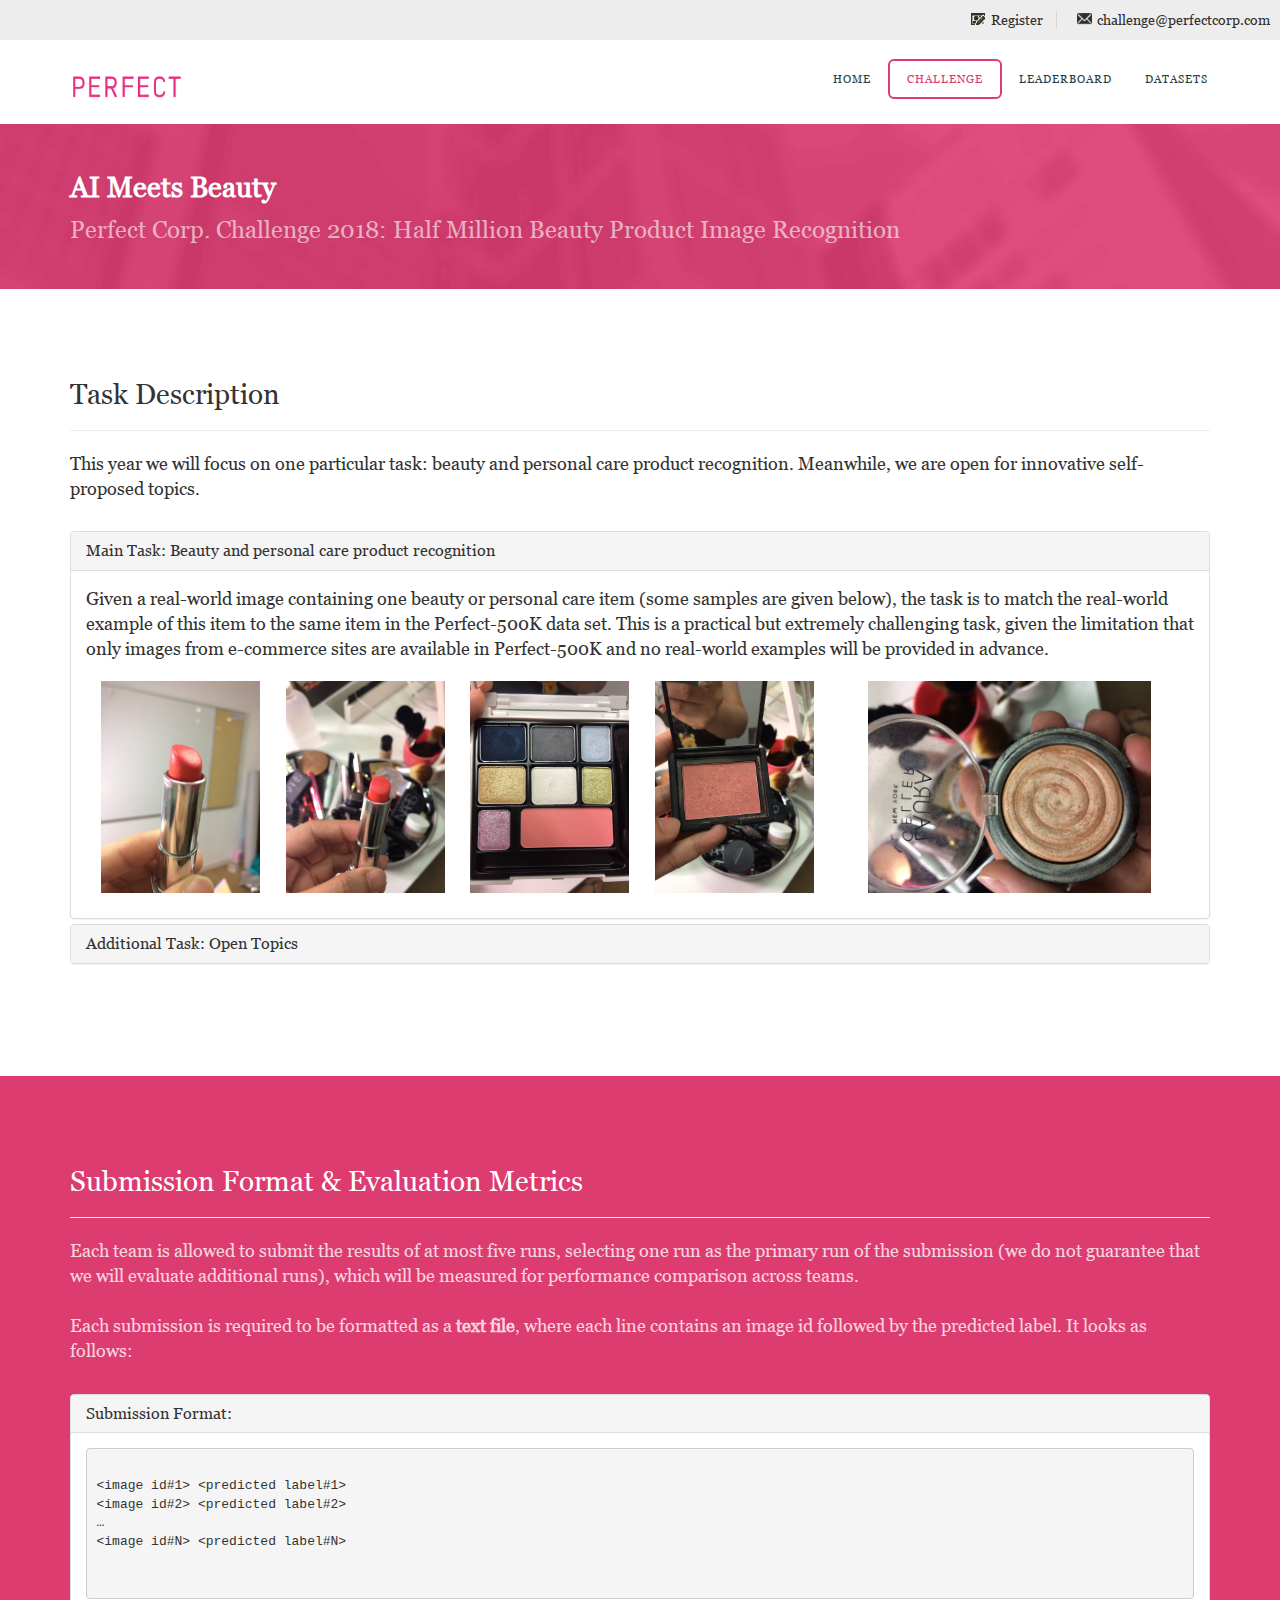
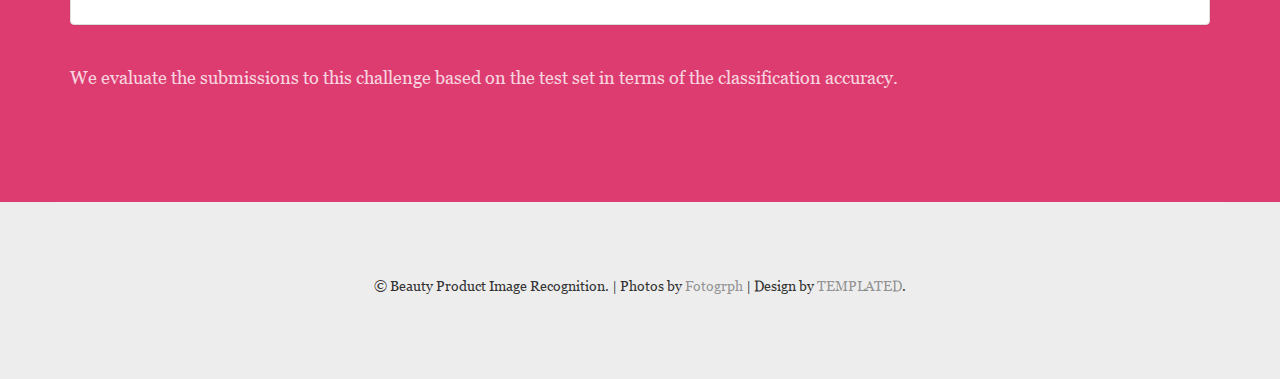
==== challenge.html @ 6e4c6930 "[What] update context." ====
<!DOCTYPE html PUBLIC "-//W3C//DTD XHTML 1.0 Strict//EN" "http://www.w3.org/TR/xhtml1/DTD/xhtml1-strict.dtd">
<html xmlns="http://www.w3.org/1999/xhtml">
<head>
    <meta http-equiv="Content-Type" content="text/html; charset=utf-8" />
    <title>AI Meets Beauty</title>
    <meta name="keywords" content="" />
    <meta name="description" content="" />
    <link href="http://fonts.googleapis.com/css?family=Varela" rel="stylesheet" />
    <link href="css/default.css" rel="stylesheet" type="text/css" media="all" />
    <link href="css/fonts.css" rel="stylesheet" type="text/css" media="all" />
    <link rel="stylesheet" href="css/bootstrap.css">
    <link rel="stylesheet" href="css/style.css">
    <link rel="shortcut icon" href="favicon.ico" type="image/x-icon" />

    <!--[if IE 6]><link href="default_ie6.css" rel="stylesheet" type="text/css" /><![endif]-->

</head>
<body>
<div class="contact-box">
    <ul style="text-align: right;margin-top: 10px;margin-bottom: 10px;">
        <li>
            <i class="contact-icon icon-reg"></i>
            <a class="typeform-share register-btn" href="https://recognition-challenge.typeform.com/to/oWXgce"
               data-mode="popup" target="_blank">Register</a>
        </li>
        <li>
            <i class="contact-icon icon-mail"></i>
            <a href="mailto:challenge@perfectcorp.com">challenge@perfectcorp.com</a>
        </li>
    </ul>
</div>
<div id="wrapper">
    <div id="header" class="container">
        <div id="logo">
            <h1>
                <img src="./images/logo.png" alt="Perfect Corp" width="140">
            </h1>
        </div>
        <div id="menu">
            <ul>
                <li><a href="index.html" accesskey="1" title="">Home</a></li>
                <li class="current_page_item"><a href="challenge.html" accesskey="2" title="">Challenge</a></li>
                <li><a href="leaderboard.html" accesskey="3" title="">Leaderboard</a></li>
                <li><a href="datasets.html" accesskey="4" title="">Datasets</a></li>
            </ul>
        </div>
    </div>
    <div class="banner" style="padding: 2em 0em 2em 0em;">
        <div class="container">
            <div class="title">
                <h2><strong>AI Meets Beauty</strong></h2>
                <span class="byline">Perfect Corp. Challenge 2018: Half Million Beauty Product Image Recognition</span>
            </div>
            <!--<ul class="actions">
                <li><a href="#" class="button">PerfectCorp</a></li>
            </ul>-->
        </div>
    </div>
    <div class="page container">
        <div class="title">
            <h2>Task Description</h2>
            <hr />
            <p class="text" style="text-align: left;">This year we will focus on one particular task: beauty and personal care product recognition. Meanwhile, we are open for innovative self-proposed topics.</p>
            <br />
            <div class="task-box">
                <div class="panel-group" id="accordion" role="tablist" aria-multiselectable="true">
                    <div class="panel panel-default">
                        <div class="panel-heading" role="tab" id="headingOne">
                            <h4 class="panel-title">
                                <a role="button" data-toggle="collapse" data-parent="#accordion" href="#collapseOne" aria-expanded="true" aria-controls="collapseOne">
                                    Main Task: Beauty and personal care product recognition
                                </a>
                            </h4>
                        </div>
                        <div id="collapseOne" class="panel-collapse collapse in" role="tabpanel" aria-labelledby="headingOne">
                            <div class="panel-body">
                                <p class="text" style="text-align: left;">Given a real-world image containing one beauty or personal care item (some samples are given below), the task is to match the real-world example of this item to the same item in the Perfect-500K data set. This is a practical but extremely challenging task, given the limitation that only images from e-commerce sites are available in Perfect-500K and no real-world examples will be provided in advance.</p>
                                <div class="col-md-2 center" >
                                    <img class="img" style="height: 212px;" src="./images/task/sample-1.jpg" alt="sample">
                                </div>
                                <div class="col-md-2 center">
                                    <img class="img" style="height: 212px;" src="./images/task/sample-2.jpg" alt="sample">
                                </div>
                                <div class="col-md-2 center">
                                    <img class="img" style="height: 212px;" src="./images/task/sample-3.jpg" alt="sample">
                                </div>
                                <div class="col-md-2 center">
                                    <img class="img" style="height: 212px;" src="./images/task/sample-4.jpg" alt="sample">
                                </div>
                                <div class="col-md-4 center">
                                    <img class="img" style="height: 212px;" src="./images/task/sample-5.jpg" alt="sample">
                                </div>
                            </div>
                        </div>
                    </div>
                    <div class="panel panel-default">
                        <div class="panel-heading" role="tab" id="headingTwo">
                            <h4 class="panel-title">
                                <a class="collapsed" role="button" data-toggle="collapse" data-parent="#accordion" href="#collapseTwo" aria-expanded="false" aria-controls="collapseTwo">
                                    Additional Task: Open Topics
                                </a>
                            </h4>
                        </div>
                        <div id="collapseTwo" class="panel-collapse collapse" role="tabpanel" aria-labelledby="headingTwo">
                            <div class="panel-body">
                                <p class="text" style="text-align: left;">To encourage the exploration of the Perfect-500K application scope, we also accept innovative topics proposed by the participants themselves, e.g., object localization, data labeling, etc. For open topics, the participants need to clearly define the topic, demonstrate the technical advancement of their proposed solutions, specify the evaluation protocols, and provide Perfect-500K based experimental results.</p>
                            </div>
                        </div>
                    </div>
                </div>
            </div>
            </section>
        </div>
    </div>
    <!--
    <div class="featured">
        <div class="container">
            <div class="title">
                <h2>Result Submission</h2>
                <hr />
                <p class="text" style="text-align: left;">
                    <b>After registration on SMP website and submission buttion opened (June 10, 2017). Please send your prediction result by Submission Mail. The mail title is "Submission Mail-(teamname)", and JSON file of results are attached in the mail with particular task name ("SMP-T1.json" or "SMP-T2.json").</b>
                </p>
                <p class="text" class="notice-txt" style="text-align: left;">We will take the last Submission Mail of each team as the final submission before submission deadline.</p>
            </div>
        </div>
    </div>
    -->
    <div class="featured">
        <div class="container">
            <div class="title">
                <h2>Submission Format & Evaluation Metrics</h2>
                <hr/>
                <p class="text" style="text-align: left;">
                    Each team is allowed to submit the results of at most five runs, selecting one run as the primary run of the submission (we do not guarantee that we will evaluate additional runs), which will be measured for performance comparison across teams.
                    <br />
                    <br />
                    Each submission is required to be formatted as a <strong>text file</strong>, where each line contains an image id followed by the predicted label. It looks as follows:
                    <!-- https://github.com/social-media-prediction/SMPMultimediaChallengeMaterials/raw/master/EvaluationJsonExample.zip -->
                </p>
                <br />
                <div class="panel-group" id="submission" role="tablist" aria-multiselectable="true">
                    <div class="panel panel-default">
                        <div class="panel-heading" role="tab" id="submissionOne">
                            <h4 class="panel-title">
                                <a role="button" data-toggle="collapse" data-parent="#submission"
                                   href="#submissionCollapseOne" aria-expanded="true"
                                   aria-controls="submissionCollapseOne">
                                    Submission Format:
                                </a>
                            </h4>
                        </div>
                        <div id="submissionCollapseOne" class="panel-collapse collapse in" role="tabpanel"
                             aria-labelledby="submissionOne">
                            <div class="panel-body" style="text-align: left;">
                <pre>
                  <code>
&lt;image id#1&gt; &lt;predicted label#1&gt;
&lt;image id#2&gt; &lt;predicted label#2&gt;
…
&lt;image id#N&gt; &lt;predicted label#N&gt;
                  </code>
                </pre>
                            </div>
                        </div>
                    </div>
                </div>
                <br />
                <p class="text" style="text-align: left;">
                    We evaluate the submissions to this challenge based on the test set in terms of the classification accuracy.
                </p>
            </div>
        </div>
    </div>
</div>
<div id="copyright" class="container">
    <p>&copy; Beauty Product Image Recognition. | Photos by <a href="http://fotogrph.com/">Fotogrph</a> | Design by <a href="http://templated.co" rel="nofollow">TEMPLATED</a>.</p>
</div>
<!--register modal-->
<div class="modal fade" id="regModal" tabindex="-1" role="dialog" aria-labelledby="myModalLabel">
    <div class="modal-dialog" role="document">
        <div class="modal-content">
            <div class="modal-body">
                <img src="./images/perfectcorp.png" style="width: 200px;" alt="Perfect Corp">
                <img src="./images/cyberlinkcorp.jpg" style="width: 200px;" alt="Cyberlink Corp">
                <a class="typeform-share register-btn" href="https://recognition-challenge.typeform.com/to/oWXgce" data-mode="popup" target="_blank">REGISTER</a>
            </div>
        </div>
    </div>
</div>
</body>
<script src="./js/jquery-2.1.4.min.js"></script>
<script src="./js/bootstrap.js"></script>
<script src="./js/highlight.min.js"></script>
<script>(function(){var qs,js,q,s,d=document,gi=d.getElementById,ce=d.createElement,gt=d.getElementsByTagName,id="typef_orm_share",b="https://s3-eu-west-1.amazonaws.com/share.typeform.com/";if(!gi.call(d,id)){js=ce.call(d,"script");js.id=id;js.src=b+"share.js";q=gt.call(d,"script")[0];q.parentNode.insertBefore(js,q)}})()</script>
<!-- Global site tag (gtag.js) - Google Analytics -->
<script async src="https://www.googletagmanager.com/gtag/js?id=UA-31452416-5"></script>
<script>
    window.dataLayer = window.dataLayer || [];
    function gtag(){dataLayer.push(arguments);}
    gtag('js', new Date());

    gtag('config', 'UA-31452416-5');
</script>
</html>
---- css/default.css ----
html, body {
    height: 100%;
}

body {
    margin: 0px;
    padding: 0px;
    background: #9C39AE;
    /*font-family: 'Varela', sans-serif;*/
    font-family: 'Palatino Linotype', sans-serif;
    font-size: 11pt;
    font-weight: 300;
    color: #656565;
}

h1, h2, h3 {
    margin: 0;
    padding: 0;
    font-weight: 700;
    color: #2B3F48;
}

p, ol, ul {
    margin-top: 0;
}

ol, ul {
    padding: 0;
    list-style: none;
}

ul.actions {
    text-align: center;
}

ul.actions li {
}

p {
    line-height: 180%;
}

strong {
}

a {
    color: #0000FF;
}

a:hover {
    text-decoration: none;
}

.container {
    overflow: hidden;
    margin: 0em auto;
    width: 1000px;
}

/*********************************************************************************/
/* Image Style                                                                   */
/*********************************************************************************/

.image {
    display: inline-block;
}

.image img {
    display: block;
    width: 100%;
}

.image-full {
    display: block;
    width: 100%;
    margin: 0 0 2em 0;
}

.image-left {
    float: left;
    margin: 0 2em 2em 0;
}

.image-centered {
    display: block;
    margin: 0 0 2em 0;
}

.image-centered img {
    margin: 0 auto;
    width: auto;
}

/*********************************************************************************/
/* List Styles                                                                   */
/*********************************************************************************/

ul.staff {
    margin-bottom: 3em;
}

ul.staff li {
    display: inline-block;
}

ul.staff li img {
    width: 80%;
    border-radius: 50%;
}

/*********************************************************************************/
/* Social Icon Styles                                                            */
/*********************************************************************************/

ul.contact {
    margin: 0;
    padding: 2em 0em 0em 0em;
    list-style: none;
}

ul.contact li {
    display: inline-block;
    padding: 0em 0.30em;
    font-size: 1em;
}

ul.contact li span {
    display: none;
    margin: 0;
    padding: 0;
}

ul.contact li a {
    color: #FFF;
}

ul.contact li a:before {
    display: inline-block;
    background: #3f3f3f;
    width: 40px;
    height: 40px;
    line-height: 40px;
    border-radius: 20px;
    text-align: center;
    color: #FFFFFF;
}

ul.contact li a.icon-twitter:before {
    background: #2DAAE4;
}

ul.contact li a.icon-facebook:before {
    background: #39599F;
}

ul.contact li a.icon-dribbble:before {
    background: #C4376B;
}

ul.contact li a.icon-tumblr:before {
    background: #31516A;
}

ul.contact li a.icon-rss:before {
    background: #F2600B;
}

/*********************************************************************************/
/* Button Style                                                                  */
/*********************************************************************************/

.button {
    display: inline-block;
    padding: 0em 3em;
    /*background: #CA85DB;*/
    background: rgba(221, 60, 113, 1);
    border-radius: 8px;
    letter-spacing: 0.20em;
    line-height: 4em;
    text-decoration: none;
    text-transform: uppercase;
    font-weight: 400;
    font-size: 1em;
    color: #FFF;
}

.button:before {
    display: inline-block;
    background: #FFC31F;
    margin-right: 1em;
    width: 40px;
    height: 40px;
    line-height: 40px;
    border-radius: 20px;
    text-align: center;
    color: #272925;
}

/*********************************************************************************/
/* Heading Titles                                                                */
/*********************************************************************************/

.title {
    margin-bottom: 3em;
    text-align: left;
}

.title h2 {
    text-transform: none;
    font-size: 28px;
    text-align: left;
}

.title .byline {
    font-size: 1.7em;
    color: #6F6F6F;
}

/*********************************************************************************/
/* 4-column                                                                      */
/*********************************************************************************/

.box1,
.box2,
.box3,
.box4 {
    width: 235px;
}

.box1,
.box2,
.box3
{
    float: left;
    margin-right: 20px;
}

.box4 {
    float: right;
}

/*********************************************************************************/
/* 3-column                                                                      */
/*********************************************************************************/

.boxA,
.boxB,
.boxC {
    width: 320px;
}

.boxA,
.boxB {
    float: left;
    margin-right: 20px;
}

.boxC {
    float: right;
}

/*********************************************************************************/
/* 2-column                                                                      */
/*********************************************************************************/

.tbox1,
.tbox2 {
    width: 575px;
}

.tbox1 {
    float: left;
}

.tbox2 {
    float: right;
}

#wrapper {
    background: #FFF;
}

/*********************************************************************************/
/* Header                                                                        */
/*********************************************************************************/

#header {
    position: relative;
    padding: 3em 0em;
}

/*********************************************************************************/
/* Logo                                                                          */
/*********************************************************************************/

#logo {
    position: absolute;
    top: 0;
    left: 0;
}

#logo h1 {
    color: #9C39AE;
}

#logo a {
    text-decoration: none;
    text-transform: none;
    color: #89249B;
}

/*********************************************************************************/
/* Menu                                                                          */
/*********************************************************************************/

#menu {
    position: absolute;
    top: 2em;
    right: 0;
}

#menu ul {
    display: inline-block;
}

#menu li {
    display: block;
    float: left;
    text-align: center;
}

#menu li a, #menu li span {
    padding: 1em 1.5em;
    letter-spacing: 1px;
    text-decoration: none;
    text-transform: uppercase;
    font-size: 0.8em;
    color: #2B3F48;
}

#menu li:hover a, #menu li.active a, #menu li.active span {
    color: #2B3F48;
}

#menu .current_page_item a {
    /*border: 2px solid #CA85DB;*/
    border: 2px solid rgba(221, 60, 113, 1);
    border-radius: 6px;
    /*color: #CA85DB;*/
    color: rgba(221, 60, 113, 1);
}

#menu .icon {
}

/*********************************************************************************/
/* Banner                                                                        */
/*********************************************************************************/

.banner {
    overflow: hidden;
    padding: 7em 0em 5em 0em;
    background: rgba(221, 60, 113, 1) url(../images/banner.png) no-repeat center;
    /*background: #CA85DB url(../images/banner.png) no-repeat center;*/
    background-size: cover;
    text-align: center;
    color: rgba(255, 255, 255, .8);
}

.banner .title {
    margin-bottom: 1em;
    text-transform: none;
}

.banner .title h2 {
    color: #FFF;
}

.banner .title .byline {
    color: rgba(255, 255, 255, .6);
}

.banner .button {
    margin-top: 3em;
    background: #9C39AE !important;
}

/*********************************************************************************/
/* Page                                                                          */
/*********************************************************************************/

.page {
    padding: 5em 0em;
    text-align: center;
}

.page .button {
    margin-top: 2em;
    display: inline-block;
    text-align: center;
}

/*********************************************************************************/
/* Content                                                                       */
/*********************************************************************************/

#content {
}

/*********************************************************************************/
/* Sidebar                                                                       */
/*********************************************************************************/

#sidebar {
}

/*********************************************************************************/
/* Footer                                                                        */
/*********************************************************************************/

#footer {
}

/*********************************************************************************/
/* Copyright                                                                     */
/*********************************************************************************/

#copyright {
    overflow: hidden;
    padding: 5em 0em;
    border-top: 1px solid rgba(255, 255, 255, 0.08);
}

#copyright p {
    text-align: center;
    font-size: 1em;
    color: rgba(0, 0, 0, 0.8);
}

#copyright a {
    text-decoration: none;
    color: rgba(0, 0, 0, 0.4);
}

/*********************************************************************************/
/* Featured                                                                      */
/*********************************************************************************/

.featured {
    overflow: hidden;
    padding: 5em 0em;
    /*background: #CA85DB;*/
    background: rgba(221, 60, 113, 1);
    color: rgba(255, 255, 255, .8);
    text-align: center;
}

.featured a {
    color: rgba(255, 255, 255, 1);
}

.featured .button {
    background: #FFF;
    margin-top: 3em;
    font-size: 1em;
    /*color: #CA85DB;*/
    color: rgba(221, 60, 113, 1);
}

.featured .title {
}

.featured .title h2 {
    color: #FFF;
}

.featured .title .byline {
    color: rgba(255, 255, 255, .6);
}

/*********************************************************************************/
/* Featured                                                                      */
/*********************************************************************************/

.box {
    padding: 3em 2em 2em 2em;
    border: 1px solid rgba(0, 0, 0, 0.1);
    border-radius: 8px;
    text-align: center;
}

.extra {
    overflow: hidden;
    padding: 5em 0em;
}

.extra .title {
    text-align: center;
}

.extra .button {
    margin-top: 5em;
}

.extra .fa {
    display: block;
    margin-bottom: 0.5em;
    text-align: center;
    font-size: 3em;
}

aside {
    display: block
}

.contact-card {
    min-height: 225px;
    overflow: hidden;
    margin: 10px 0;
    padding: 8px;
    border-radius: 4px;
    box-shadow: 0 1px 3px 0 #d4d4d5, 0 0 0 1px #d4d4d5;
}

.content-wrapper .contact-box .contact-card img {
    width: 100%
}

.content-wrapper .contact-box .contact-card aside {
    padding: 10px 0 0;
    text-align: left
}

.content-wrapper .contact-box .contact-card aside h3 {
    font-weight: 600;
    font-size: 14px;
    line-height: 28px;
    text-align: left
}

.content-wrapper .contact-box .contact-card aside a, .content-wrapper .contact-box .contact-card aside p {
    font-size: 12px;
    color: rgba(0, 0, 0, 0.4);
    margin: 4px 0
}

.content-wrapper .contact-box .contact-card aside a {
    border-bottom: dotted 1px rgba(160, 160, 160, 0.65);
    cursor: pointer
}

.content-wrapper .contact-box .contact-card aside a:hover {
    color: #72b626;
    border-bottom: none;
    text-decoration: none
}

.img {
    /*width: 100%;*/
    margin-top: 10px;
    margin-bottom: 10px;
}

.img-organizer {
    width: 100%;
}

.notice-txt {
    font-size: 16px;
    color: #e24545
}

header .contact-box {
    float: right;
    font-size: 14px;
    margin-top: 32px
}

.contact-box ul {
    overflow: hidden;
    text-align: left
}

.contact-box ul li {
    position: relative;
    display: inline;
    overflow: hidden;
    margin: 10px;
    line-height: 15px;
    padding-left: 20px
}

.contact-box ul li .contact-icon {
    margin-right: 4px;
    position: absolute;
    top: 1px;
    left: 0;
    display: inline-block;
    width: 15px;
    height: 15px;
    background-image: url("../images/icon-sprite.png");
    background-repeat: no-repeat
}

.contact-box ul li .contact-icon.icon-reg {
    background-position: -22px 1px
}

.contact-box ul li .contact-icon.icon-mail {
    background-position: 0 1px
}

.contact-box ul li a {
    color: #303030;
    cursor: pointer
}

.contact-box ul li:hover a, header .contact-box ul li:active a {
    text-decoration: none;
    color: #72b626
}

.contact-box ul li:hover .icon-reg, header .contact-box ul li:active .icon-reg {
    background-position: -22px -13px
}

.contact-box ul li:hover .icon-mail, header .contact-box ul li:active .icon-mail {
    background-position: 0 -13px
}

.contact-box ul li:first-child {
    border-right: 1px solid #d6d6d6;
    padding-right: 10px
}

@media all and (max-width: 767px) {
    .contact-box {
        float: left;
        text-align: center;
        margin-top: 20px
    }

    .contact-box ul li {
        display: inline-block;
        margin: 5px 10px 0;
        border-right: none
    }

    .contact-box ul li:first-child {
        border-right: none
    }
}

* {
    font-size: 100%;
    font-family: 'Georgia';
}

.card-text {

}

.text {
    line-height: 140%;
    font-size: 18px;
}

.h4 {
    line-height: 140%;
    font-size: 18px;
}

.card-content {
    height: 330px;
    text-align: center;
}

.center {
    text-align: center;
}
---- css/fonts.css ----
@charset 'UTF-8';

@font-face {
    font-family: 'FontAwesome';
    src: url('../font/fontawesome-webfont.eot?v=4.0.1');
    src: url('../font/fontawesome-webfont.eot?#iefix&v=4.0.1') format('embedded-opentype'), url('../font/fontawesome-webfont.woff?v=4.0.1') format('woff'), url('../font/fontawesome-webfont.ttf?v=4.0.1') format('truetype'), url('../font/fontawesome-webfont.svg?v=4.0.1#fontawesomeregular') format('svg');
    font-weight: normal;
    font-style: normal
}

@font-face {
    font-family: 'Palatino Linotype';
    src: url('../font/palatino-linotype.ttf');
}

@font-face {
    font-family: 'Georgia';
    src: url('../font/georgia.ttf');
}
/*********************************************************************************/
/* Icons                                                                         */
/* Powered by Font Awesome by Dave Gandy | http://fontawesome.io                 */
/* Licensed under the SIL OFL 1.1 (font), MIT (CSS)                              */
/*********************************************************************************/

.fa {
    text-decoration: none;
}

.fa:before {
    display: inline-block;
    font-family: 'FontAwesome';
    /*font-family: 'Palatino Linotype', sans-serif;*/
    font-size: 1.25em;
    text-decoration: none;
    font-style: normal;
    font-weight: normal;
    line-height: 1;
    -webkit-font-smoothing: antialiased;
    -moz-osx-font-smoothing: grayscale;
}

.fa-lg {
    font-size: 1.3333333333333333em;
    line-height: .75em;
    vertical-align: -15%
}

.fa-2x {
    font-size: 2em
}

.fa-3x {
    font-size: 3em
}

.fa-4x {
    font-size: 4em
}

.fa-5x {
    font-size: 5em
}

.fa-fw {
    width: 1.2857142857142858em;
    text-align: center
}

.fa-ul {
    padding-left: 0;
    margin-left: 2.142857142857143em;
    list-style-type: none
}

.fa-ul > li {
    position: relative
}

.fa-li {
    position: absolute;
    left: -2.142857142857143em;
    width: 2.142857142857143em;
    top: .14285714285714285em;
    text-align: center
}

.fa-li.fa-lg {
    left: -1.8571428571428572em
}

.fa-border {
    padding: .2em .25em .15em;
    border: solid .08em #eee;
    border-radius: .1em
}

.pull-right {
    float: right
}

.pull-left {
    float: left
}

.fa.pull-left {
    margin-right: .3em
}

.fa.pull-right {
    margin-left: .3em
}

.fa-spin {
    -webkit-animation: spin 2s infinite linear;
    -moz-animation: spin 2s infinite linear;
    -o-animation: spin 2s infinite linear;
    animation: spin 2s infinite linear
}

@-moz-keyframes spin {
    0% {
        -moz-transform: rotate(0deg)
    }
    100% {
        -moz-transform: rotate(359deg)
    }
}

@-webkit-keyframes spin {
    0% {
        -webkit-transform: rotate(0deg)
    }
    100% {
        -webkit-transform: rotate(359deg)
    }
}

@-o-keyframes spin {
    0% {
        -o-transform: rotate(0deg)
    }
    100% {
        -o-transform: rotate(359deg)
    }
}

@-ms-keyframes spin {
    0% {
        -ms-transform: rotate(0deg)
    }
    100% {
        -ms-transform: rotate(359deg)
    }
}

@keyframes spin {
    0% {
        transform: rotate(0deg)
    }
    100% {
        transform: rotate(359deg)
    }
}

.fa-rotate-90 {
    filter: progid:DXImageTransform.Microsoft.BasicImage(rotation=1);
    -webkit-transform: rotate(90deg);
    -moz-transform: rotate(90deg);
    -ms-transform: rotate(90deg);
    -o-transform: rotate(90deg);
    transform: rotate(90deg)
}

.fa-rotate-180 {
    filter: progid:DXImageTransform.Microsoft.BasicImage(rotation=2);
    -webkit-transform: rotate(180deg);
    -moz-transform: rotate(180deg);
    -ms-transform: rotate(180deg);
    -o-transform: rotate(180deg);
    transform: rotate(180deg)
}

.fa-rotate-270 {
    filter: progid:DXImageTransform.Microsoft.BasicImage(rotation=3);
    -webkit-transform: rotate(270deg);
    -moz-transform: rotate(270deg);
    -ms-transform: rotate(270deg);
    -o-transform: rotate(270deg);
    transform: rotate(270deg)
}

.fa-flip-horizontal {
    filter: progid:DXImageTransform.Microsoft.BasicImage(rotation=0, mirror=1);
    -webkit-transform: scale(-1, 1);
    -moz-transform: scale(-1, 1);
    -ms-transform: scale(-1, 1);
    -o-transform: scale(-1, 1);
    transform: scale(-1, 1)
}

.fa-flip-vertical {
    filter: progid:DXImageTransform.Microsoft.BasicImage(rotation=2, mirror=1);
    -webkit-transform: scale(1, -1);
    -moz-transform: scale(1, -1);
    -ms-transform: scale(1, -1);
    -o-transform: scale(1, -1);
    transform: scale(1, -1)
}

.fa-stack {
    position: relative;
    display: inline-block;
    width: 2em;
    height: 2em;
    line-height: 2em;
    vertical-align: middle
}

.fa-stack-1x, .fa-stack-2x {
    position: absolute;
    left: 0;
    width: 100%;
    text-align: center
}

.fa-stack-1x {
    line-height: inherit
}

.fa-stack-2x {
    font-size: 2em
}

.fa-inverse {
    color: #fff
}

.fa-glass:before {
    content: "\f000"
}

.fa-music:before {
    content: "\f001"
}

.fa-search:before {
    content: "\f002"
}

.fa-envelope-o:before {
    content: "\f003"
}

.fa-heart:before {
    content: "\f004"
}

.fa-star:before {
    content: "\f005"
}

.fa-star-o:before {
    content: "\f006"
}

.fa-user:before {
    content: "\f007"
}

.fa-film:before {
    content: "\f008"
}

.fa-th-large:before {
    content: "\f009"
}

.fa-th:before {
    content: "\f00a"
}

.fa-th-list:before {
    content: "\f00b"
}

.fa-check:before {
    content: "\f00c"
}

.fa-times:before {
    content: "\f00d"
}

.fa-search-plus:before {
    content: "\f00e"
}

.fa-search-minus:before {
    content: "\f010"
}

.fa-power-off:before {
    content: "\f011"
}

.fa-signal:before {
    content: "\f012"
}

.fa-gear:before, .fa-cog:before {
    content: "\f013"
}

.fa-trash-o:before {
    content: "\f014"
}

.fa-home:before {
    content: "\f015"
}

.fa-file-o:before {
    content: "\f016"
}

.fa-clock-o:before {
    content: "\f017"
}

.fa-road:before {
    content: "\f018"
}

.fa-download:before {
    content: "\f019"
}

.fa-arrow-circle-o-down:before {
    content: "\f01a"
}

.fa-arrow-circle-o-up:before {
    content: "\f01b"
}

.fa-inbox:before {
    content: "\f01c"
}

.fa-play-circle-o:before {
    content: "\f01d"
}

.fa-rotate-right:before, .fa-repeat:before {
    content: "\f01e"
}

.fa-refresh:before {
    content: "\f021"
}

.fa-list-alt:before {
    content: "\f022"
}

.fa-lock:before {
    content: "\f023"
}

.fa-flag:before {
    content: "\f024"
}

.fa-headphones:before {
    content: "\f025"
}

.fa-volume-off:before {
    content: "\f026"
}

.fa-volume-down:before {
    content: "\f027"
}

.fa-volume-up:before {
    content: "\f028"
}

.fa-qrcode:before {
    content: "\f029"
}

.fa-barcode:before {
    content: "\f02a"
}

.fa-tag:before {
    content: "\f02b"
}

.fa-tags:before {
    content: "\f02c"
}

.fa-book:before {
    content: "\f02d"
}

.fa-bookmark:before {
    content: "\f02e"
}

.fa-print:before {
    content: "\f02f"
}

.fa-camera:before {
    content: "\f030"
}

.fa-font:before {
    content: "\f031"
}

.fa-bold:before {
    content: "\f032"
}

.fa-italic:before {
    content: "\f033"
}

.fa-text-height:before {
    content: "\f034"
}

.fa-text-width:before {
    content: "\f035"
}

.fa-align-left:before {
    content: "\f036"
}

.fa-align-center:before {
    content: "\f037"
}

.fa-align-right:before {
    content: "\f038"
}

.fa-align-justify:before {
    content: "\f039"
}

.fa-list:before {
    content: "\f03a"
}

.fa-dedent:before, .fa-outdent:before {
    content: "\f03b"
}

.fa-indent:before {
    content: "\f03c"
}

.fa-video-camera:before {
    content: "\f03d"
}

.fa-picture-o:before {
    content: "\f03e"
}

.fa-pencil:before {
    content: "\f040"
}

.fa-map-marker:before {
    content: "\f041"
}

.fa-adjust:before {
    content: "\f042"
}

.fa-tint:before {
    content: "\f043"
}

.fa-edit:before, .fa-pencil-square-o:before {
    content: "\f044"
}

.fa-share-square-o:before {
    content: "\f045"
}

.fa-check-square-o:before {
    content: "\f046"
}

.fa-move:before {
    content: "\f047"
}

.fa-step-backward:before {
    content: "\f048"
}

.fa-fast-backward:before {
    content: "\f049"
}

.fa-backward:before {
    content: "\f04a"
}

.fa-play:before {
    content: "\f04b"
}

.fa-pause:before {
    content: "\f04c"
}

.fa-stop:before {
    content: "\f04d"
}

.fa-forward:before {
    content: "\f04e"
}

.fa-fast-forward:before {
    content: "\f050"
}

.fa-step-forward:before {
    content: "\f051"
}

.fa-eject:before {
    content: "\f052"
}

.fa-chevron-left:before {
    content: "\f053"
}

.fa-chevron-right:before {
    content: "\f054"
}

.fa-plus-circle:before {
    content: "\f055"
}

.fa-minus-circle:before {
    content: "\f056"
}

.fa-times-circle:before {
    content: "\f057"
}

.fa-check-circle:before {
    content: "\f058"
}

.fa-question-circle:before {
    content: "\f059"
}

.fa-info-circle:before {
    content: "\f05a"
}

.fa-crosshairs:before {
    content: "\f05b"
}

.fa-times-circle-o:before {
    content: "\f05c"
}

.fa-check-circle-o:before {
    content: "\f05d"
}

.fa-ban:before {
    content: "\f05e"
}

.fa-arrow-left:before {
    content: "\f060"
}

.fa-arrow-right:before {
    content: "\f061"
}

.fa-arrow-up:before {
    content: "\f062"
}

.fa-arrow-down:before {
    content: "\f063"
}

.fa-mail-forward:before, .fa-share:before {
    content: "\f064"
}

.fa-resize-full:before {
    content: "\f065"
}

.fa-resize-small:before {
    content: "\f066"
}

.fa-plus:before {
    content: "\f067"
}

.fa-minus:before {
    content: "\f068"
}

.fa-asterisk:before {
    content: "\f069"
}

.fa-exclamation-circle:before {
    content: "\f06a"
}

.fa-gift:before {
    content: "\f06b"
}

.fa-leaf:before {
    content: "\f06c"
}

.fa-fire:before {
    content: "\f06d"
}

.fa-eye:before {
    content: "\f06e"
}

.fa-eye-slash:before {
    content: "\f070"
}

.fa-warning:before, .fa-exclamation-triangle:before {
    content: "\f071"
}

.fa-plane:before {
    content: "\f072"
}

.fa-calendar:before {
    content: "\f073"
}

.fa-random:before {
    content: "\f074"
}

.fa-comment:before {
    content: "\f075"
}

.fa-magnet:before {
    content: "\f076"
}

.fa-chevron-up:before {
    content: "\f077"
}

.fa-chevron-down:before {
    content: "\f078"
}

.fa-retweet:before {
    content: "\f079"
}

.fa-shopping-cart:before {
    content: "\f07a"
}

.fa-folder:before {
    content: "\f07b"
}

.fa-folder-open:before {
    content: "\f07c"
}

.fa-resize-vertical:before {
    content: "\f07d"
}

.fa-resize-horizontal:before {
    content: "\f07e"
}

.fa-bar-chart-o:before {
    content: "\f080"
}

.fa-twitter-square:before {
    content: "\f081"
}

.fa-facebook-square:before {
    content: "\f082"
}

.fa-camera-retro:before {
    content: "\f083"
}

.fa-key:before {
    content: "\f084"
}

.fa-gears:before, .fa-cogs:before {
    content: "\f085"
}

.fa-comments:before {
    content: "\f086"
}

.fa-thumbs-o-up:before {
    content: "\f087"
}

.fa-thumbs-o-down:before {
    content: "\f088"
}

.fa-star-half:before {
    content: "\f089"
}

.fa-heart-o:before {
    content: "\f08a"
}

.fa-sign-out:before {
    content: "\f08b"
}

.fa-linkedin-square:before {
    content: "\f08c"
}

.fa-thumb-tack:before {
    content: "\f08d"
}

.fa-external-link:before {
    content: "\f08e"
}

.fa-sign-in:before {
    content: "\f090"
}

.fa-trophy:before {
    content: "\f091"
}

.fa-github-square:before {
    content: "\f092"
}

.fa-upload:before {
    content: "\f093"
}

.fa-lemon-o:before {
    content: "\f094"
}

.fa-phone:before {
    content: "\f095"
}

.fa-square-o:before {
    content: "\f096"
}

.fa-bookmark-o:before {
    content: "\f097"
}

.fa-phone-square:before {
    content: "\f098"
}

.fa-twitter:before {
    content: "\f099"
}

.fa-facebook:before {
    content: "\f09a"
}

.fa-github:before {
    content: "\f09b"
}

.fa-unlock:before {
    content: "\f09c"
}

.fa-credit-card:before {
    content: "\f09d"
}

.fa-rss:before {
    content: "\f09e"
}

.fa-hdd-o:before {
    content: "\f0a0"
}

.fa-bullhorn:before {
    content: "\f0a1"
}

.fa-bell:before {
    content: "\f0f3"
}

.fa-certificate:before {
    content: "\f0a3"
}

.fa-hand-o-right:before {
    content: "\f0a4"
}

.fa-hand-o-left:before {
    content: "\f0a5"
}

.fa-hand-o-up:before {
    content: "\f0a6"
}

.fa-hand-o-down:before {
    content: "\f0a7"
}

.fa-arrow-circle-left:before {
    content: "\f0a8"
}

.fa-arrow-circle-right:before {
    content: "\f0a9"
}

.fa-arrow-circle-up:before {
    content: "\f0aa"
}

.fa-arrow-circle-down:before {
    content: "\f0ab"
}

.fa-globe:before {
    content: "\f0ac"
}

.fa-wrench:before {
    content: "\f0ad"
}

.fa-tasks:before {
    content: "\f0ae"
}

.fa-filter:before {
    content: "\f0b0"
}

.fa-briefcase:before {
    content: "\f0b1"
}

.fa-fullscreen:before {
    content: "\f0b2"
}

.fa-group:before {
    content: "\f0c0"
}

.fa-chain:before, .fa-link:before {
    content: "\f0c1"
}

.fa-cloud:before {
    content: "\f0c2"
}

.fa-flask:before {
    content: "\f0c3"
}

.fa-cut:before, .fa-scissors:before {
    content: "\f0c4"
}

.fa-copy:before, .fa-files-o:before {
    content: "\f0c5"
}

.fa-paperclip:before {
    content: "\f0c6"
}

.fa-save:before, .fa-floppy-o:before {
    content: "\f0c7"
}

.fa-square:before {
    content: "\f0c8"
}

.fa-reorder:before {
    content: "\f0c9"
}

.fa-list-ul:before {
    content: "\f0ca"
}

.fa-list-ol:before {
    content: "\f0cb"
}

.fa-strikethrough:before {
    content: "\f0cc"
}

.fa-underline:before {
    content: "\f0cd"
}

.fa-table:before {
    content: "\f0ce"
}

.fa-magic:before {
    content: "\f0d0"
}

.fa-truck:before {
    content: "\f0d1"
}

.fa-pinterest:before {
    content: "\f0d2"
}

.fa-pinterest-square:before {
    content: "\f0d3"
}

.fa-google-plus-square:before {
    content: "\f0d4"
}

.fa-google-plus:before {
    content: "\f0d5"
}

.fa-money:before {
    content: "\f0d6"
}

.fa-caret-down:before {
    content: "\f0d7"
}

.fa-caret-up:before {
    content: "\f0d8"
}

.fa-caret-left:before {
    content: "\f0d9"
}

.fa-caret-right:before {
    content: "\f0da"
}

.fa-columns:before {
    content: "\f0db"
}

.fa-unsorted:before, .fa-sort:before {
    content: "\f0dc"
}

.fa-sort-down:before, .fa-sort-asc:before {
    content: "\f0dd"
}

.fa-sort-up:before, .fa-sort-desc:before {
    content: "\f0de"
}

.fa-envelope:before {
    content: "\f0e0"
}

.fa-linkedin:before {
    content: "\f0e1"
}

.fa-rotate-left:before, .fa-undo:before {
    content: "\f0e2"
}

.fa-legal:before, .fa-gavel:before {
    content: "\f0e3"
}

.fa-dashboard:before, .fa-tachometer:before {
    content: "\f0e4"
}

.fa-comment-o:before {
    content: "\f0e5"
}

.fa-comments-o:before {
    content: "\f0e6"
}

.fa-flash:before, .fa-bolt:before {
    content: "\f0e7"
}

.fa-sitemap:before {
    content: "\f0e8"
}

.fa-umbrella:before {
    content: "\f0e9"
}

.fa-paste:before, .fa-clipboard:before {
    content: "\f0ea"
}

.fa-lightbulb-o:before {
    content: "\f0eb"
}

.fa-exchange:before {
    content: "\f0ec"
}

.fa-cloud-download:before {
    content: "\f0ed"
}

.fa-cloud-upload:before {
    content: "\f0ee"
}

.fa-user-md:before {
    content: "\f0f0"
}

.fa-stethoscope:before {
    content: "\f0f1"
}

.fa-suitcase:before {
    content: "\f0f2"
}

.fa-bell-o:before {
    content: "\f0a2"
}

.fa-coffee:before {
    content: "\f0f4"
}

.fa-cutlery:before {
    content: "\f0f5"
}

.fa-file-text-o:before {
    content: "\f0f6"
}

.fa-building:before {
    content: "\f0f7"
}

.fa-hospital:before {
    content: "\f0f8"
}

.fa-ambulance:before {
    content: "\f0f9"
}

.fa-medkit:before {
    content: "\f0fa"
}

.fa-fighter-jet:before {
    content: "\f0fb"
}

.fa-beer:before {
    content: "\f0fc"
}

.fa-h-square:before {
    content: "\f0fd"
}

.fa-plus-square:before {
    content: "\f0fe"
}

.fa-angle-double-left:before {
    content: "\f100"
}

.fa-angle-double-right:before {
    content: "\f101"
}

.fa-angle-double-up:before {
    content: "\f102"
}

.fa-angle-double-down:before {
    content: "\f103"
}

.fa-angle-left:before {
    content: "\f104"
}

.fa-angle-right:before {
    content: "\f105"
}

.fa-angle-up:before {
    content: "\f106"
}

.fa-angle-down:before {
    content: "\f107"
}

.fa-desktop:before {
    content: "\f108"
}

.fa-laptop:before {
    content: "\f109"
}

.fa-tablet:before {
    content: "\f10a"
}

.fa-mobile-phone:before, .fa-mobile:before {
    content: "\f10b"
}

.fa-circle-o:before {
    content: "\f10c"
}

.fa-quote-left:before {
    content: "\f10d"
}

.fa-quote-right:before {
    content: "\f10e"
}

.fa-spinner:before {
    content: "\f110"
}

.fa-circle:before {
    content: "\f111"
}

.fa-mail-reply:before, .fa-reply:before {
    content: "\f112"
}

.fa-github-alt:before {
    content: "\f113"
}

.fa-folder-o:before {
    content: "\f114"
}

.fa-folder-open-o:before {
    content: "\f115"
}

.fa-expand-o:before {
    content: "\f116"
}

.fa-collapse-o:before {
    content: "\f117"
}

.fa-smile-o:before {
    content: "\f118"
}

.fa-frown-o:before {
    content: "\f119"
}

.fa-meh-o:before {
    content: "\f11a"
}

.fa-gamepad:before {
    content: "\f11b"
}

.fa-keyboard-o:before {
    content: "\f11c"
}

.fa-flag-o:before {
    content: "\f11d"
}

.fa-flag-checkered:before {
    content: "\f11e"
}

.fa-terminal:before {
    content: "\f120"
}

.fa-code:before {
    content: "\f121"
}

.fa-reply-all:before {
    content: "\f122"
}

.fa-mail-reply-all:before {
    content: "\f122"
}

.fa-star-half-empty:before, .fa-star-half-full:before, .fa-star-half-o:before {
    content: "\f123"
}

.fa-location-arrow:before {
    content: "\f124"
}

.fa-crop:before {
    content: "\f125"
}

.fa-code-fork:before {
    content: "\f126"
}

.fa-unlink:before, .fa-chain-broken:before {
    content: "\f127"
}

.fa-question:before {
    content: "\f128"
}

.fa-info:before {
    content: "\f129"
}

.fa-exclamation:before {
    content: "\f12a"
}

.fa-superscript:before {
    content: "\f12b"
}

.fa-subscript:before {
    content: "\f12c"
}

.fa-eraser:before {
    content: "\f12d"
}

.fa-puzzle-piece:before {
    content: "\f12e"
}

.fa-microphone:before {
    content: "\f130"
}

.fa-microphone-slash:before {
    content: "\f131"
}

.fa-shield:before {
    content: "\f132"
}

.fa-calendar-o:before {
    content: "\f133"
}

.fa-fire-extinguisher:before {
    content: "\f134"
}

.fa-rocket:before {
    content: "\f135"
}

.fa-maxcdn:before {
    content: "\f136"
}

.fa-chevron-circle-left:before {
    content: "\f137"
}

.fa-chevron-circle-right:before {
    content: "\f138"
}

.fa-chevron-circle-up:before {
    content: "\f139"
}

.fa-chevron-circle-down:before {
    content: "\f13a"
}

.fa-html5:before {
    content: "\f13b"
}

.fa-css3:before {
    content: "\f13c"
}

.fa-anchor:before {
    content: "\f13d"
}

.fa-unlock-o:before {
    content: "\f13e"
}

.fa-bullseye:before {
    content: "\f140"
}

.fa-ellipsis-horizontal:before {
    content: "\f141"
}

.fa-ellipsis-vertical:before {
    content: "\f142"
}

.fa-rss-square:before {
    content: "\f143"
}

.fa-play-circle:before {
    content: "\f144"
}

.fa-ticket:before {
    content: "\f145"
}

.fa-minus-square:before {
    content: "\f146"
}

.fa-minus-square-o:before {
    content: "\f147"
}

.fa-level-up:before {
    content: "\f148"
}

.fa-level-down:before {
    content: "\f149"
}

.fa-check-square:before {
    content: "\f14a"
}

.fa-pencil-square:before {
    content: "\f14b"
}

.fa-external-link-square:before {
    content: "\f14c"
}

.fa-share-square:before {
    content: "\f14d"
}

.fa-compass:before {
    content: "\f14e"
}

.fa-toggle-down:before, .fa-caret-square-o-down:before {
    content: "\f150"
}

.fa-toggle-up:before, .fa-caret-square-o-up:before {
    content: "\f151"
}

.fa-toggle-right:before, .fa-caret-square-o-right:before {
    content: "\f152"
}

.fa-euro:before, .fa-eur:before {
    content: "\f153"
}

.fa-gbp:before {
    content: "\f154"
}

.fa-dollar:before, .fa-usd:before {
    content: "\f155"
}

.fa-rupee:before, .fa-inr:before {
    content: "\f156"
}

.fa-cny:before, .fa-rmb:before, .fa-yen:before, .fa-jpy:before {
    content: "\f157"
}

.fa-ruble:before, .fa-rouble:before, .fa-rub:before {
    content: "\f158"
}

.fa-won:before, .fa-krw:before {
    content: "\f159"
}

.fa-bitcoin:before, .fa-btc:before {
    content: "\f15a"
}

.fa-file:before {
    content: "\f15b"
}

.fa-file-text:before {
    content: "\f15c"
}

.fa-sort-alpha-asc:before {
    content: "\f15d"
}

.fa-sort-alpha-desc:before {
    content: "\f15e"
}

.fa-sort-amount-asc:before {
    content: "\f160"
}

.fa-sort-amount-desc:before {
    content: "\f161"
}

.fa-sort-numeric-asc:before {
    content: "\f162"
}

.fa-sort-numeric-desc:before {
    content: "\f163"
}

.fa-thumbs-up:before {
    content: "\f164"
}

.fa-thumbs-down:before {
    content: "\f165"
}

.fa-youtube-square:before {
    content: "\f166"
}

.fa-youtube:before {
    content: "\f167"
}

.fa-xing:before {
    content: "\f168"
}

.fa-xing-square:before {
    content: "\f169"
}

.fa-youtube-play:before {
    content: "\f16a"
}

.fa-dropbox:before {
    content: "\f16b"
}

.fa-stack-overflow:before {
    content: "\f16c"
}

.fa-instagram:before {
    content: "\f16d"
}

.fa-flickr:before {
    content: "\f16e"
}

.fa-adn:before {
    content: "\f170"
}

.fa-bitbucket:before {
    content: "\f171"
}

.fa-bitbucket-square:before {
    content: "\f172"
}

.fa-tumblr:before {
    content: "\f173"
}

.fa-tumblr-square:before {
    content: "\f174"
}

.fa-long-arrow-down:before {
    content: "\f175"
}

.fa-long-arrow-up:before {
    content: "\f176"
}

.fa-long-arrow-left:before {
    content: "\f177"
}

.fa-long-arrow-right:before {
    content: "\f178"
}

.fa-apple:before {
    content: "\f179"
}

.fa-windows:before {
    content: "\f17a"
}

.fa-android:before {
    content: "\f17b"
}

.fa-linux:before {
    content: "\f17c"
}

.fa-dribbble:before {
    content: "\f17d"
}

.fa-skype:before {
    content: "\f17e"
}

.fa-foursquare:before {
    content: "\f180"
}

.fa-trello:before {
    content: "\f181"
}

.fa-female:before {
    content: "\f182"
}

.fa-male:before {
    content: "\f183"
}

.fa-gittip:before {
    content: "\f184"
}

.fa-sun-o:before {
    content: "\f185"
}

.fa-moon-o:before {
    content: "\f186"
}

.fa-archive:before {
    content: "\f187"
}

.fa-bug:before {
    content: "\f188"
}

.fa-vk:before {
    content: "\f189"
}

.fa-weibo:before {
    content: "\f18a"
}

.fa-renren:before {
    content: "\f18b"
}

.fa-pagelines:before {
    content: "\f18c"
}

.fa-stack-exchange:before {
    content: "\f18d"
}

.fa-arrow-circle-o-right:before {
    content: "\f18e"
}

.fa-arrow-circle-o-left:before {
    content: "\f190"
}

.fa-toggle-left:before, .fa-caret-square-o-left:before {
    content: "\f191"
}

.fa-dot-circle-o:before {
    content: "\f192"
}

.fa-wheelchair:before {
    content: "\f193"
}

.fa-vimeo-square:before {
    content: "\f194"
}

.fa-turkish-lira:before, .fa-try:before {
    content: "\f195"
}
---- css/style.css ----
body {
    background-color: #EDEDED
}

.wrapper {
    padding: 40px;
    background-color: #fff;
    box-shadow: 0 4px 4px 0 #d4d4d5
}

@media all and (max-width: 767px) {
    .wrapper {
        padding: 10px
    }
}

header {
    overflow: hidden;
    padding-bottom: 10px
}

header .logo {
    height: 60px;
    display: inline-block
}

header .logo img {
    height: 100%
}

header .contact-box {
    float: right;
    font-size: 14px;
    margin-top: 32px
}

header .contact-box ul {
    overflow: hidden;
    text-align: left
}

header .contact-box ul li {
    position: relative;
    display: inline;
    overflow: hidden;
    margin: 10px;
    line-height: 15px;
    padding-left: 20px
}

header .contact-box ul li .contact-icon {
    margin-right: 4px;
    position: absolute;
    top: 1px;
    left: 0;
    display: inline-block;
    width: 15px;
    height: 15px;
    background-image: url("../images/icon-sprite.png");
    background-repeat: no-repeat
}

header .contact-box ul li .contact-icon.icon-reg {
    background-position: -22px 1px
}

header .contact-box ul li .contact-icon.icon-mail {
    background-position: 0 1px
}

header .contact-box ul li a {
    color: #303030;
    cursor: pointer
}

header .contact-box ul li:hover a, header .contact-box ul li:active a {
    text-decoration: none;
    color: #72b626
}

header .contact-box ul li:hover .icon-reg, header .contact-box ul li:active .icon-reg {
    background-position: -22px -13px
}

header .contact-box ul li:hover .icon-mail, header .contact-box ul li:active .icon-mail {
    background-position: 0 -13px
}

header .contact-box ul li:first-child {
    border-right: 1px solid #d6d6d6;
    padding-right: 10px
}

@media all and (max-width: 767px) {
    header .contact-box {
        float: left;
        text-align: center;
        margin-top: 20px
    }

    header .contact-box ul li {
        display: inline-block;
        margin: 5px 10px 0;
        border-right: none
    }

    header .contact-box ul li:first-child {
        border-right: none
    }
}

footer {
    width: 100%;
    background-color: #2A2A2A;
    height: 60px;
    line-height: 60px;
    color: #fff;
    padding: 0 30px;
    font-size: 12px;
    font-weight: 100
}

.navbar-wrapper .navbar {
    background-color: #303030;
    border: none
}

.navbar-wrapper .navbar .navbar-nav li a {
    color: #fff;
    border-right: 1px solid #5a5a5a;
    min-width: 120px;
    text-align: center
}

.navbar-wrapper .navbar .navbar-nav li:hover a, .navbar-wrapper .navbar .navbar-nav li:active a, .navbar-wrapper .navbar .navbar-nav li.active a {
    background-color: #72b626
}

.navbar-wrapper .navbar .navbar-nav li:last-child a {
    border-right: none
}

.navbar-wrapper .navbar .navbar-toggle .icon-bar {
    background-color: #fff
}

.content-wrapper {
    margin-top: 30px
}

.content-wrapper h2 {
    line-height: 60px;
    color: #303030;
    font-size: 16px;
    font-weight: 800;
    letter-spacing: 2px;
    border-bottom: 1px solid #e9e9e9
}

.content-wrapper .bold-line {
    height: 3px;
    width: 120px;
    background-color: #73b727;
    margin-top: -3px
}

.content-wrapper article {
    display: block;
    padding: 25px 0 0
}

.content-wrapper article p {
    margin-bottom: 30px;
    font-size: 14px;
    letter-spacing: 1px;
    line-height: 20px
}

.content-wrapper article p b {
    font-weight: bold
}

.content-wrapper article p .green-dot {
    display: inline-block;
    width: 10px;
    height: 10px;
    background-color: #72b626;
    border-radius: 50%;
    margin-right: 10px
}

.content-wrapper article p a {
    color: #303030;
    border-bottom: dashed 2px #72b626
}

.content-wrapper article p a:hover {
    text-decoration: none;
    color: #72b626;
    border: none;
    cursor: pointer
}

@media all and (max-width: 767px) {
    .content-wrapper article {
        padding: 25px 14px
    }
}

.content-wrapper .notice-txt {
    font-size: 16px;
    color: #e24545
}

.content-wrapper .timeline {
    display: block;
    margin: 15px 0
}

.content-wrapper .timeline ul {
    margin-left: 25px;
    margin-top: 30px;
    border-left: 2px solid #ddd
}

.content-wrapper .timeline ul li {
    width: 100%;
    margin-left: -11px;
    line-height: 20px;
    margin-bottom: 20px
}

.content-wrapper .timeline ul li b {
    width: 10px;
    height: 10px;
    background: #fff;
    border: 2px solid #72b626;
    margin: 0 5px;
    border-radius: 6px;
    -webkit-border-radius: 10px;
    -moz-border-radius: 10px;
    overflow: hidden;
    display: inline-block;
    float: left
}

.content-wrapper .timeline ul li span {
    padding-left: 7px;
    font-size: 16px;
    line-height: 20px;
    color: #72b626;
    font-weight: bold
}

.content-wrapper .timeline ul li p {
    padding-left: 25px;
    font-size: 13px;
    line-height: 25px;
    color: #666
}

.content-wrapper .contact-box {
    padding: 40px 20px 20px
}

.content-wrapper .contact-box .contact-card {
    min-height: 225px;
    overflow: hidden;
    margin: 10px 0;
    padding: 8px;
    border-radius: 4px;
    box-shadow: 0 1px 3px 0 #d4d4d5, 0 0 0 1px #d4d4d5
}

.content-wrapper .contact-box .contact-card img {
    width: 100%
}

.content-wrapper .contact-box .contact-card aside {
    padding: 10px 0 0;
    text-align: left
}

.content-wrapper .contact-box .contact-card aside h3 {
    font-weight: 600;
    font-size: 14px;
    line-height: 28px;
    text-align: left
}

.content-wrapper .contact-box .contact-card aside a, .content-wrapper .contact-box .contact-card aside p {
    font-size: 12px;
    color: rgba(0, 0, 0, 0.4);
    margin: 4px 0
}

.content-wrapper .contact-box .contact-card aside a {
    border-bottom: dotted 1px rgba(160, 160, 160, 0.65);
    cursor: pointer
}

.content-wrapper .contact-box .contact-card aside a:hover {
    color: #72b626;
    border-bottom: none;
    text-decoration: none
}

.content-wrapper .sponsor-info {
    margin: 20px auto;
    float: left;
    text-align: left;
    font-size: 16px
}

.content-wrapper .sponsor-info img {
    width: 100%;
    margin-bottom: 20px
}

.content-wrapper .sponsor-info span {
    color: #7c7c7c;
    margin-right: 15px
}

.content-wrapper .sponsor-info a {
    color: #7c7c7c;
    border-bottom: dotted 1px rgba(160, 160, 160, 0.65);
    cursor: pointer
}

.content-wrapper .sponsor-info a:hover {
    color: #72b626;
    border-bottom: none;
    text-decoration: none
}

.content-wrapper .sponsor-info p {
    color: #7c7c7c;
    font-size: 14px;
    margin-top: 10px
}

.content-wrapper .sponsor-info > div {
    padding: 0 10px 0 0
}

.content-wrapper .task-box .panel {
    border: none
}

.content-wrapper .task-box .panel .panel-heading {
    background-color: #72b626;
    color: #fff;
    height: 44px;
    font-size: 16px;
    line-height: 44px;
    padding: 0 20px;
    border-radius: 0;
    border: none
}

.content-wrapper .task-box .panel .panel-body {
    background-color: #F1F1F1;
    border: none;
    font-size: 12px;
    line-height: 20px
}

.content-wrapper .task-box .panel .panel-body code {
    border: solid 1px rgba(160, 160, 160, 0.3);
    font-family: "Courier New", monospace;
    font-size: 13px;
    margin: 0 0.25em
}

.content-wrapper .task-box .panel .panel-body pre {
    -webkit-overflow-scrolling: touch;
    font-family: "Courier New", monospace;
    font-size: 0.9em;
    margin: 0;
    background-color: #f1f1f1
}

.content-wrapper .task-box .panel .panel-body pre code {
    display: block;
    line-height: 1.75em;
    padding: 1em 1.5em;
    overflow-x: auto
}

.content-wrapper .submit-button {
    display: block;
    background-color: #72b626;
    color: #fff;
    width: 160px;
    line-height: 44px;
    text-align: center;
    height: 44px;
    margin: 20px 0 0
}

.content-wrapper .submit-button:hover {
    cursor: pointer;
    text-decoration: none;
    background-color: #65a122
}

.content-wrapper .leaderboard-table {
    margin-top: 30px;
    border: 2px solid #e6e6e6
}

.content-wrapper .leaderboard-table thead {
    color: #72b626;
    font-weight: bolder
}

.content-wrapper .leaderboard-table tbody {
    color: #303030;
    font-size: 12px
}

.content-wrapper .smp-box {
    margin-bottom: 30px
}

.content-wrapper .smp-box h3 {
    color: #72b626;
    font-weight: bold;
    letter-spacing: 2px
}

.content-wrapper .smp-box .leaderboard-table thead {
    color: #303030
}

.content-wrapper .smp-box .leaderboard-table thead tr th {
    text-align: center
}

.content-wrapper .smp-box .leaderboard-table tbody tr, .content-wrapper .smp-box .leaderboard-table tbody th {
    text-align: center
}

.content-wrapper .tip-txt {
    color: #303030;
    font-size: 12px
}

#regModal .modal-dialog {
    margin-top: 100px
}

#regModal .modal-dialog .modal-body {
    padding: 40px 0;
    text-align: center
}

#regModal .modal-dialog .modal-body img {
    max-width: 90%
}

#regModal .modal-dialog .modal-body .register-btn {
    display: block;
    width: 136px;
    height: 55px;
    margin: 30px auto 0;
    line-height: 55px;
    color: #72b626;
    background-color: #fff;
    border: 1px solid #ececec;
    transition: all 0.3s
}

#regModal .modal-dialog .modal-body .register-btn:hover {
    text-decoration: none;
    background-color: #72b626;
    color: #fff
}
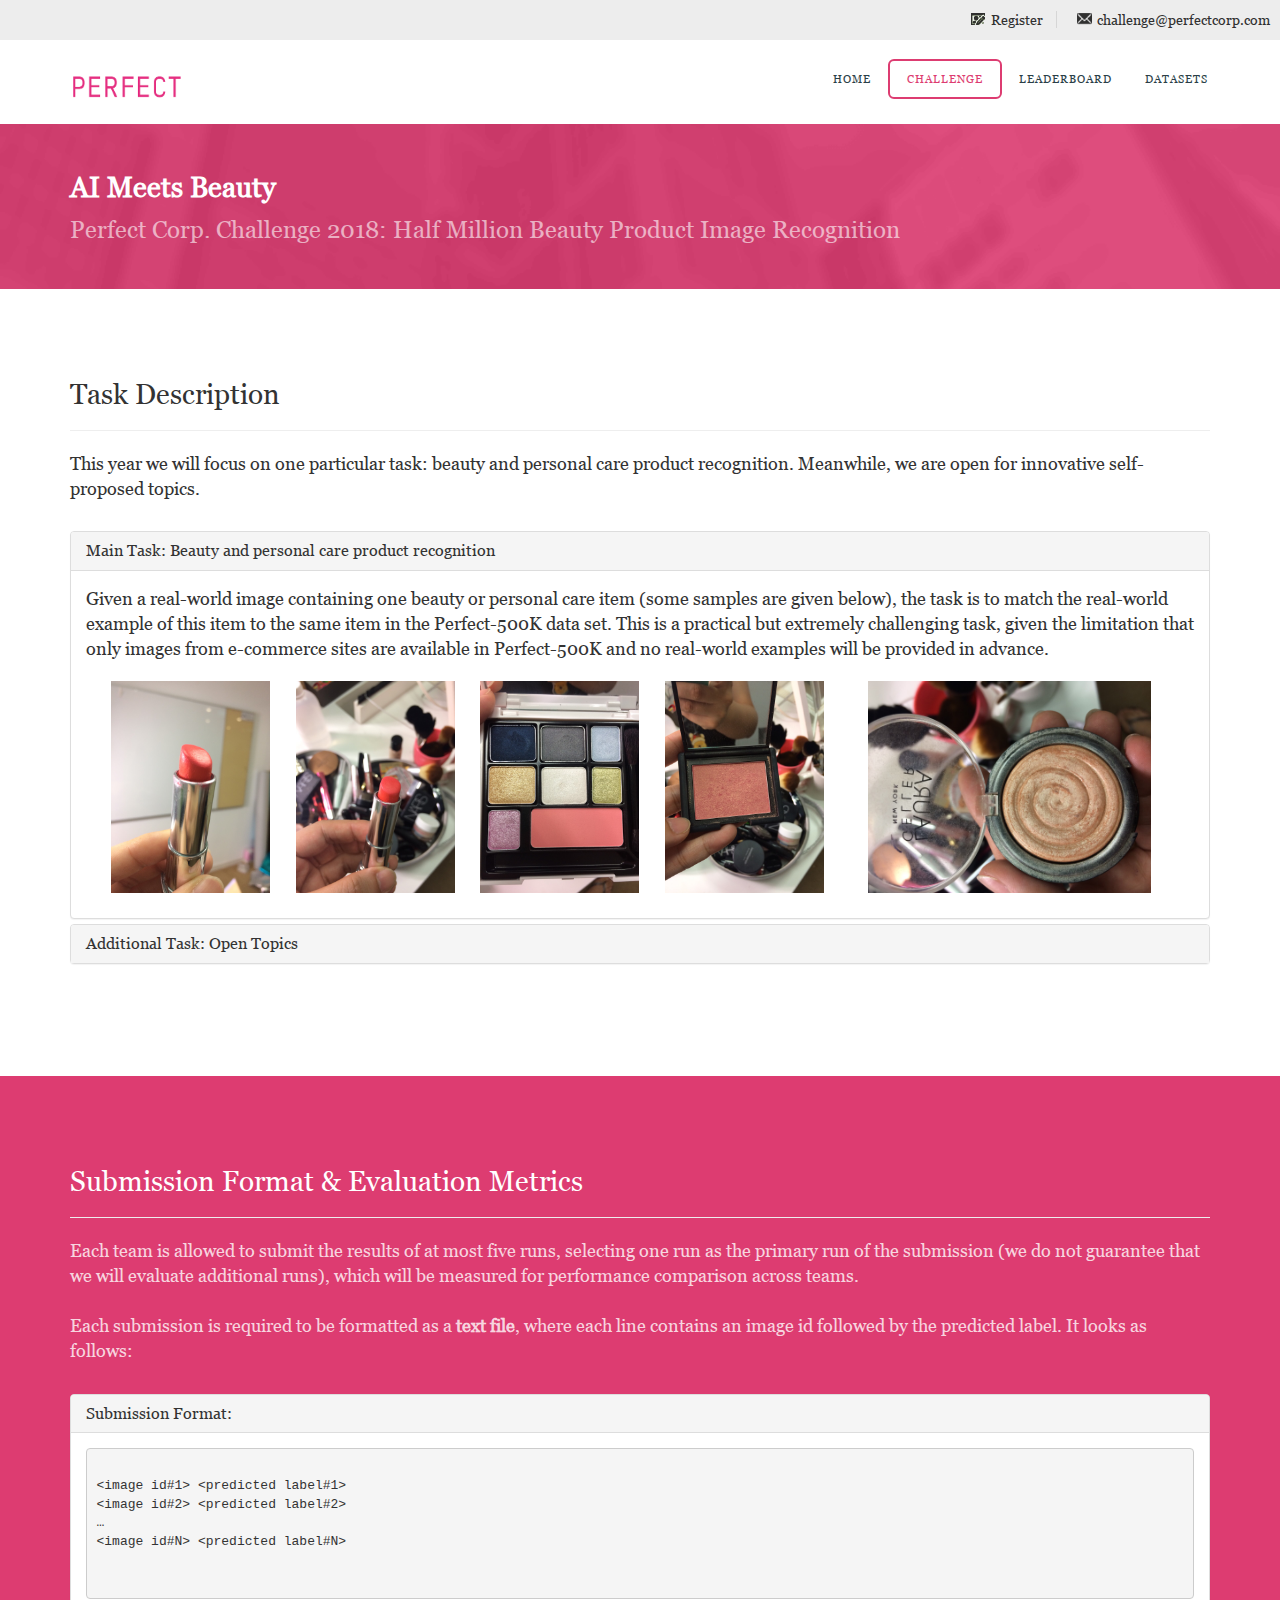
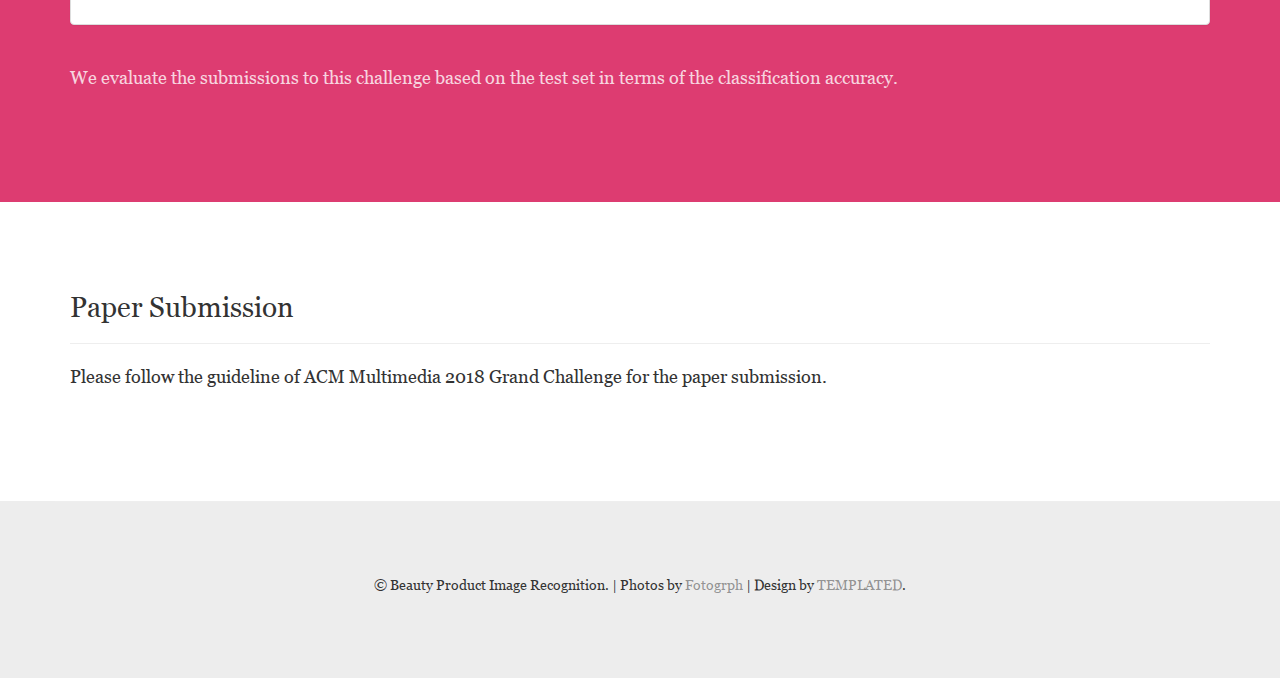
==== commit daac243a: "[What] add paper submission." ====
--- a/challenge.html
+++ b/challenge.html
@@ -172,6 +172,13 @@
             </div>
         </div>
     </div>
+    <div class="page container">
+        <div class="title">
+            <h2>Paper Submission</h2>
+            <hr/>
+            <p class="text" style="text-align: left;">Please follow the guideline of ACM Multimedia 2018 Grand Challenge for the paper submission.</p>
+        </div>
+    </div>
 </div>
 <div id="copyright" class="container">
     <p>&copy; Beauty Product Image Recognition. | Photos by <a href="http://fotogrph.com/">Fotogrph</a> | Design by <a href="http://templated.co" rel="nofollow">TEMPLATED</a>.</p>
--- a/css/default.css
+++ b/css/default.css
@@ -559,6 +559,8 @@
     /*width: 100%;*/
     margin-top: 10px;
     margin-bottom: 10px;
+    margin-left: 10px;
+    margin-right: 10px;
 }
 
 .img-organizer {
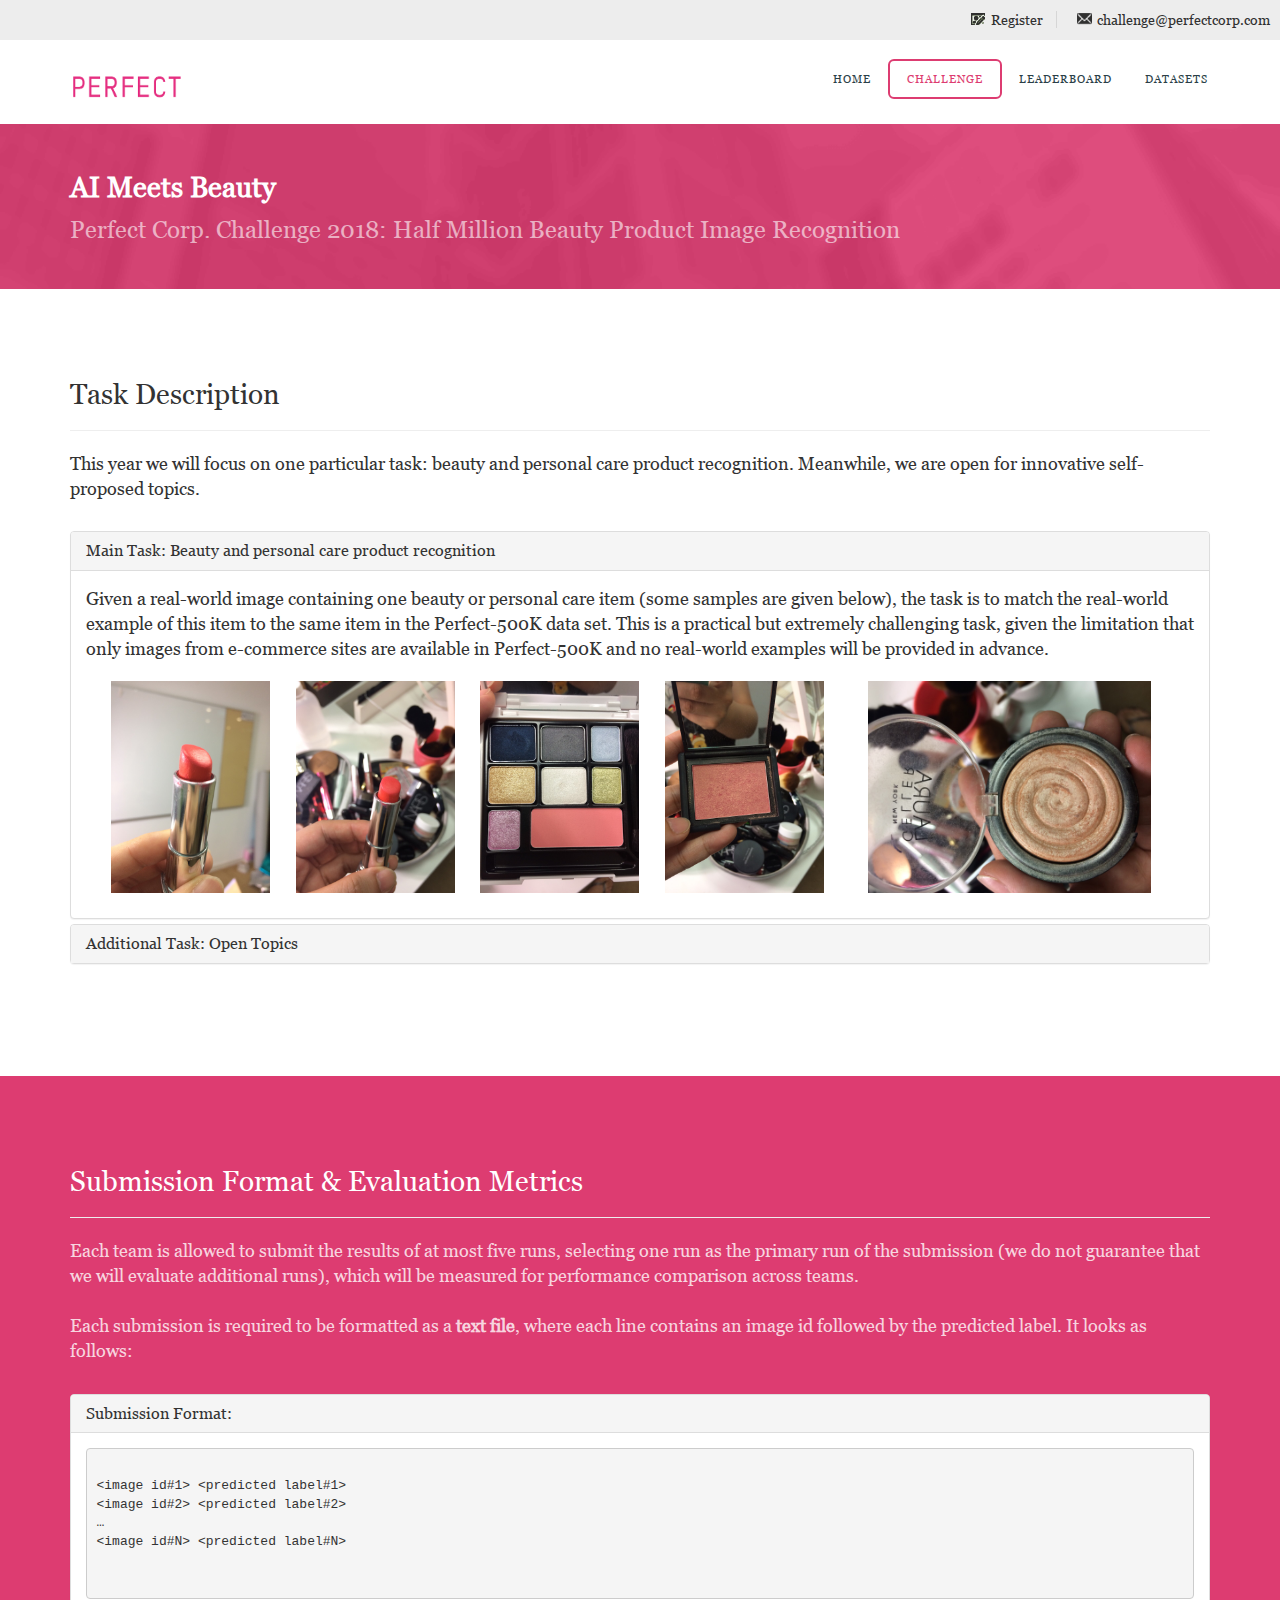
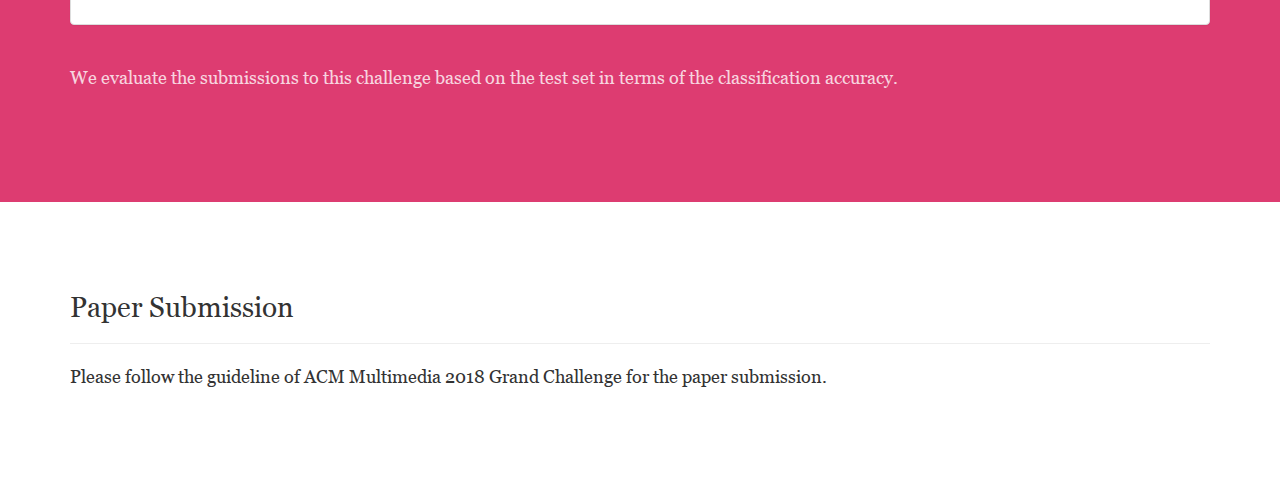
==== commit 8ddee36b: "[What] remove copyright." ====
--- a/challenge.html
+++ b/challenge.html
@@ -5,7 +5,7 @@
     <title>AI Meets Beauty</title>
     <meta name="keywords" content="" />
     <meta name="description" content="" />
-    <link href="http://fonts.googleapis.com/css?family=Varela" rel="stylesheet" />
+    <link href="https://fonts.googleapis.com/css?family=Varela" rel="stylesheet"/>
     <link href="css/default.css" rel="stylesheet" type="text/css" media="all" />
     <link href="css/fonts.css" rel="stylesheet" type="text/css" media="all" />
     <link rel="stylesheet" href="css/bootstrap.css">
@@ -180,9 +180,12 @@
         </div>
     </div>
 </div>
+<!--
 <div id="copyright" class="container">
-    <p>&copy; Beauty Product Image Recognition. | Photos by <a href="http://fotogrph.com/">Fotogrph</a> | Design by <a href="http://templated.co" rel="nofollow">TEMPLATED</a>.</p>
-</div>
+    <p>&copy; Beauty Product Image Recognition. | Photos by <a href="http://fotogrph.com/">Fotogrph</a> | Design by
+        <a href="http://templated.co" rel="nofollow">TEMPLATED</a>.</p>
+</div>
+-->
 <!--register modal-->
 <div class="modal fade" id="regModal" tabindex="-1" role="dialog" aria-labelledby="myModalLabel">
     <div class="modal-dialog" role="document">
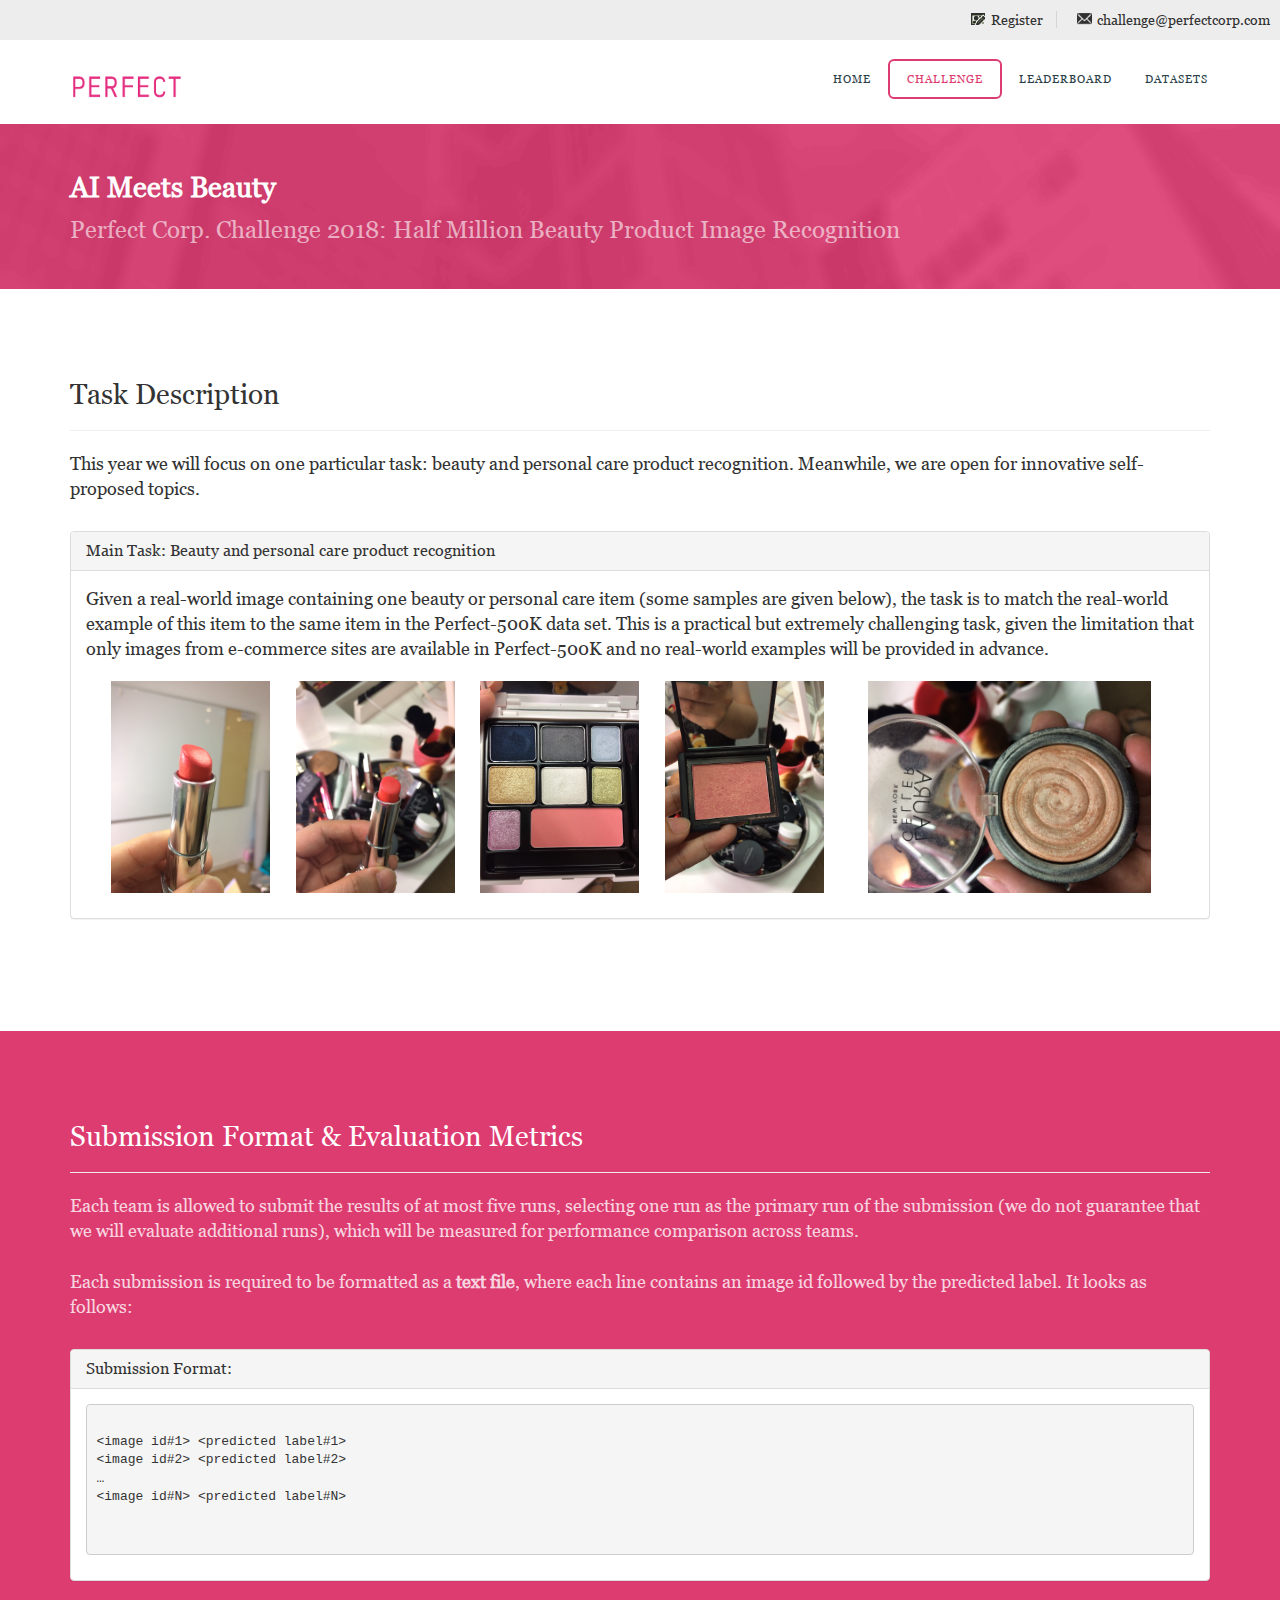
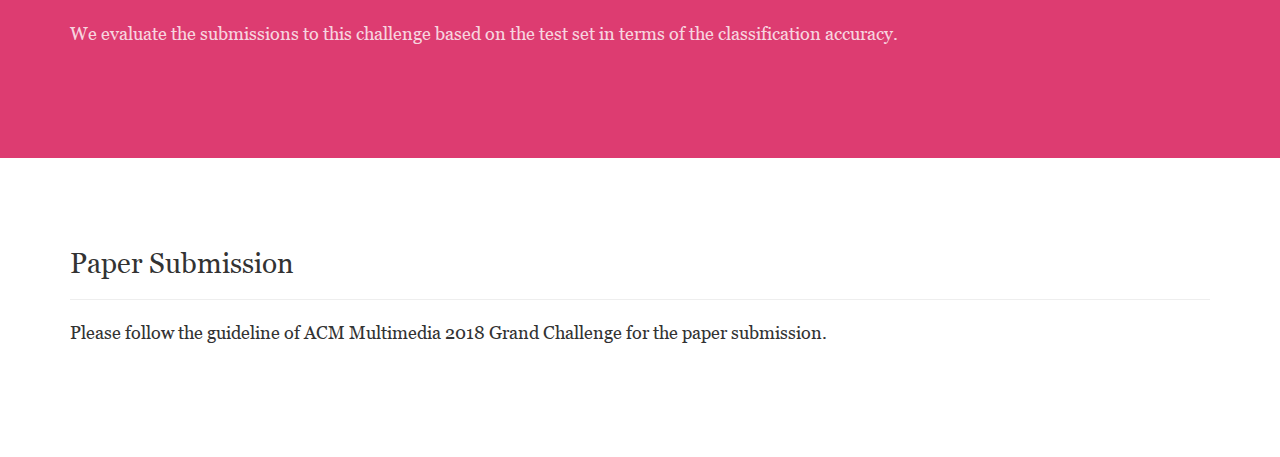
==== commit aca813d1: "[What] remove Additional Task." ====
--- a/challenge.html
+++ b/challenge.html
@@ -93,7 +93,7 @@
                             </div>
                         </div>
                     </div>
-                    <div class="panel panel-default">
+                    <!--<div class="panel panel-default">
                         <div class="panel-heading" role="tab" id="headingTwo">
                             <h4 class="panel-title">
                                 <a class="collapsed" role="button" data-toggle="collapse" data-parent="#accordion" href="#collapseTwo" aria-expanded="false" aria-controls="collapseTwo">
@@ -106,7 +106,7 @@
                                 <p class="text" style="text-align: left;">To encourage the exploration of the Perfect-500K application scope, we also accept innovative topics proposed by the participants themselves, e.g., object localization, data labeling, etc. For open topics, the participants need to clearly define the topic, demonstrate the technical advancement of their proposed solutions, specify the evaluation protocols, and provide Perfect-500K based experimental results.</p>
                             </div>
                         </div>
-                    </div>
+                    </div>-->
                 </div>
             </div>
             </section>
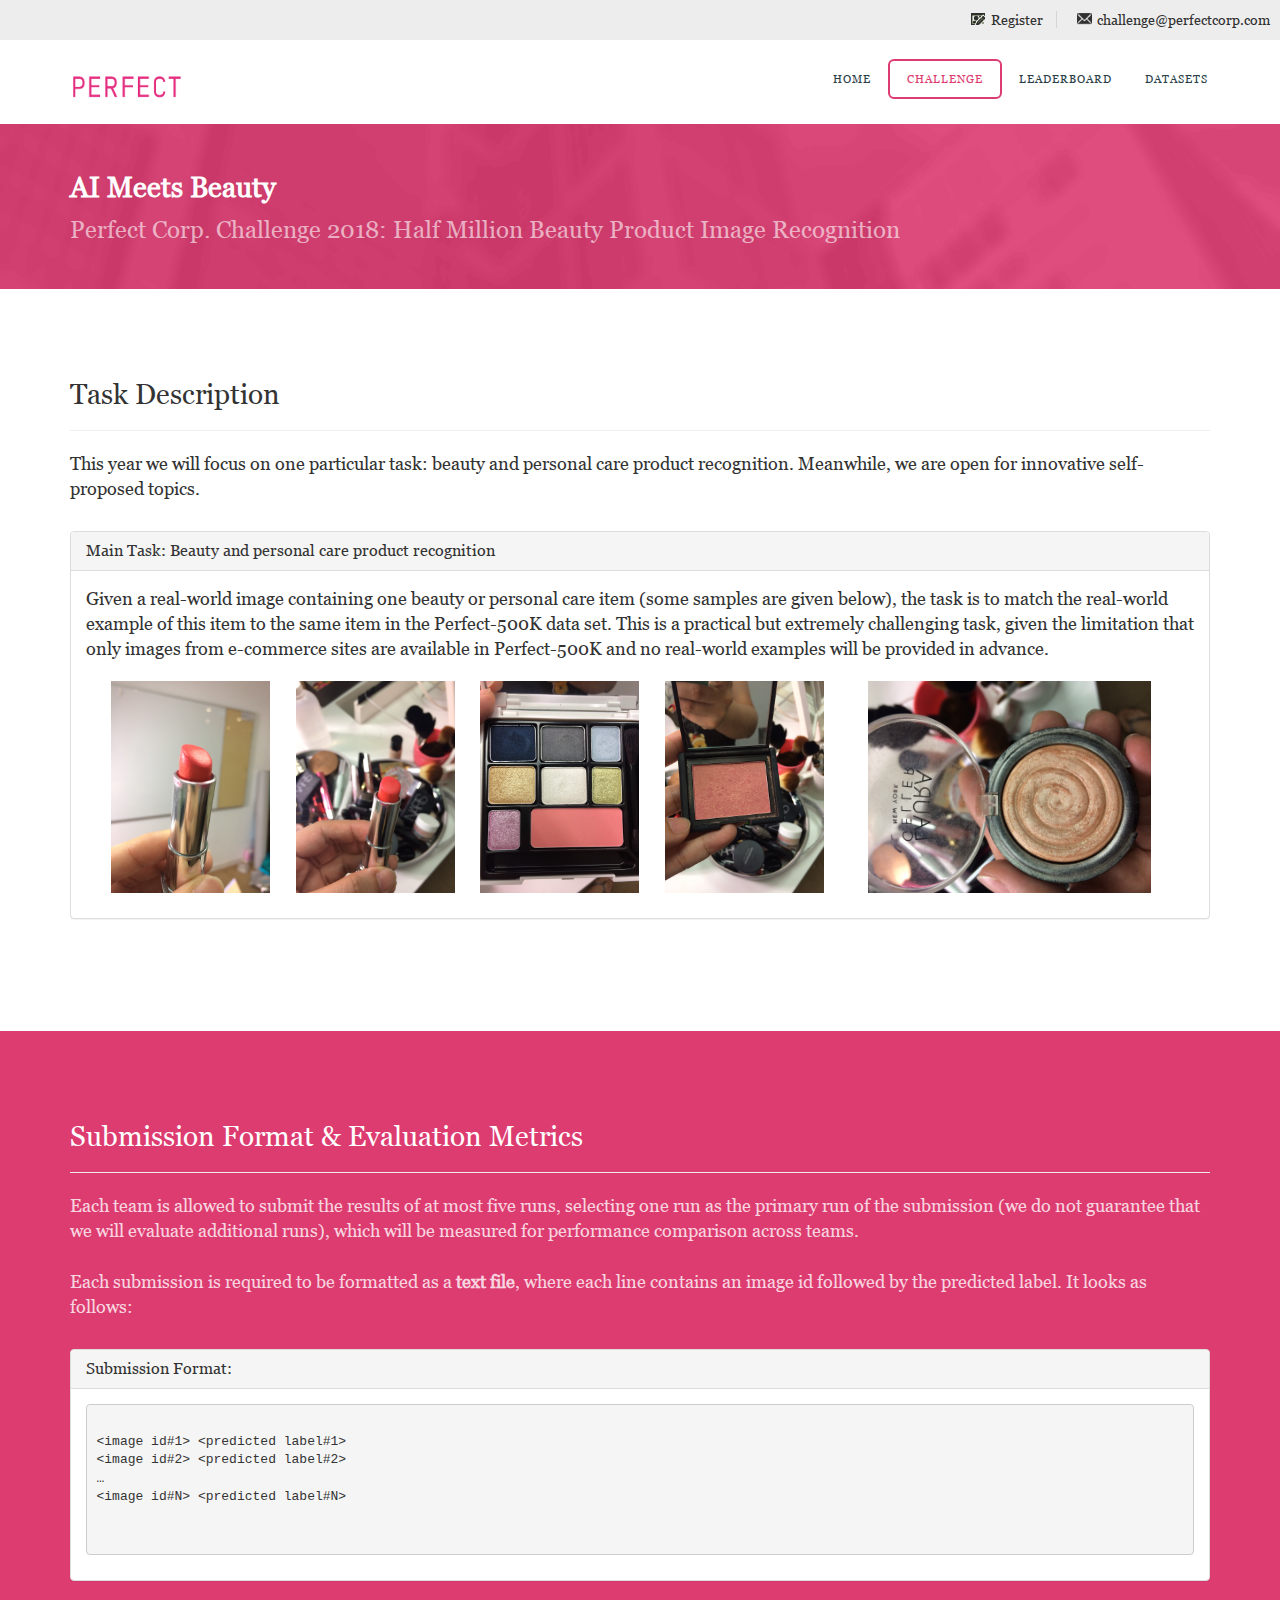
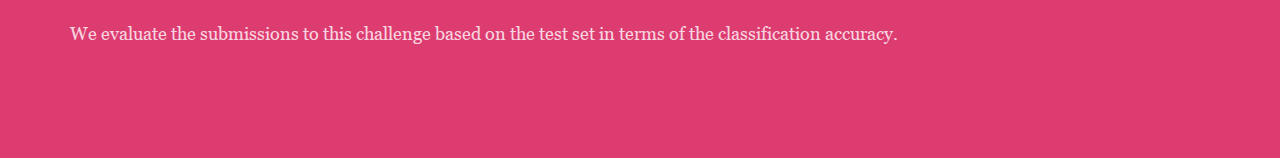
==== commit 03f1fd99: "[What] add citation and move paper submission." ====
--- a/challenge.html
+++ b/challenge.html
@@ -172,13 +172,6 @@
             </div>
         </div>
     </div>
-    <div class="page container">
-        <div class="title">
-            <h2>Paper Submission</h2>
-            <hr/>
-            <p class="text" style="text-align: left;">Please follow the guideline of ACM Multimedia 2018 Grand Challenge for the paper submission.</p>
-        </div>
-    </div>
 </div>
 <!--
 <div id="copyright" class="container">
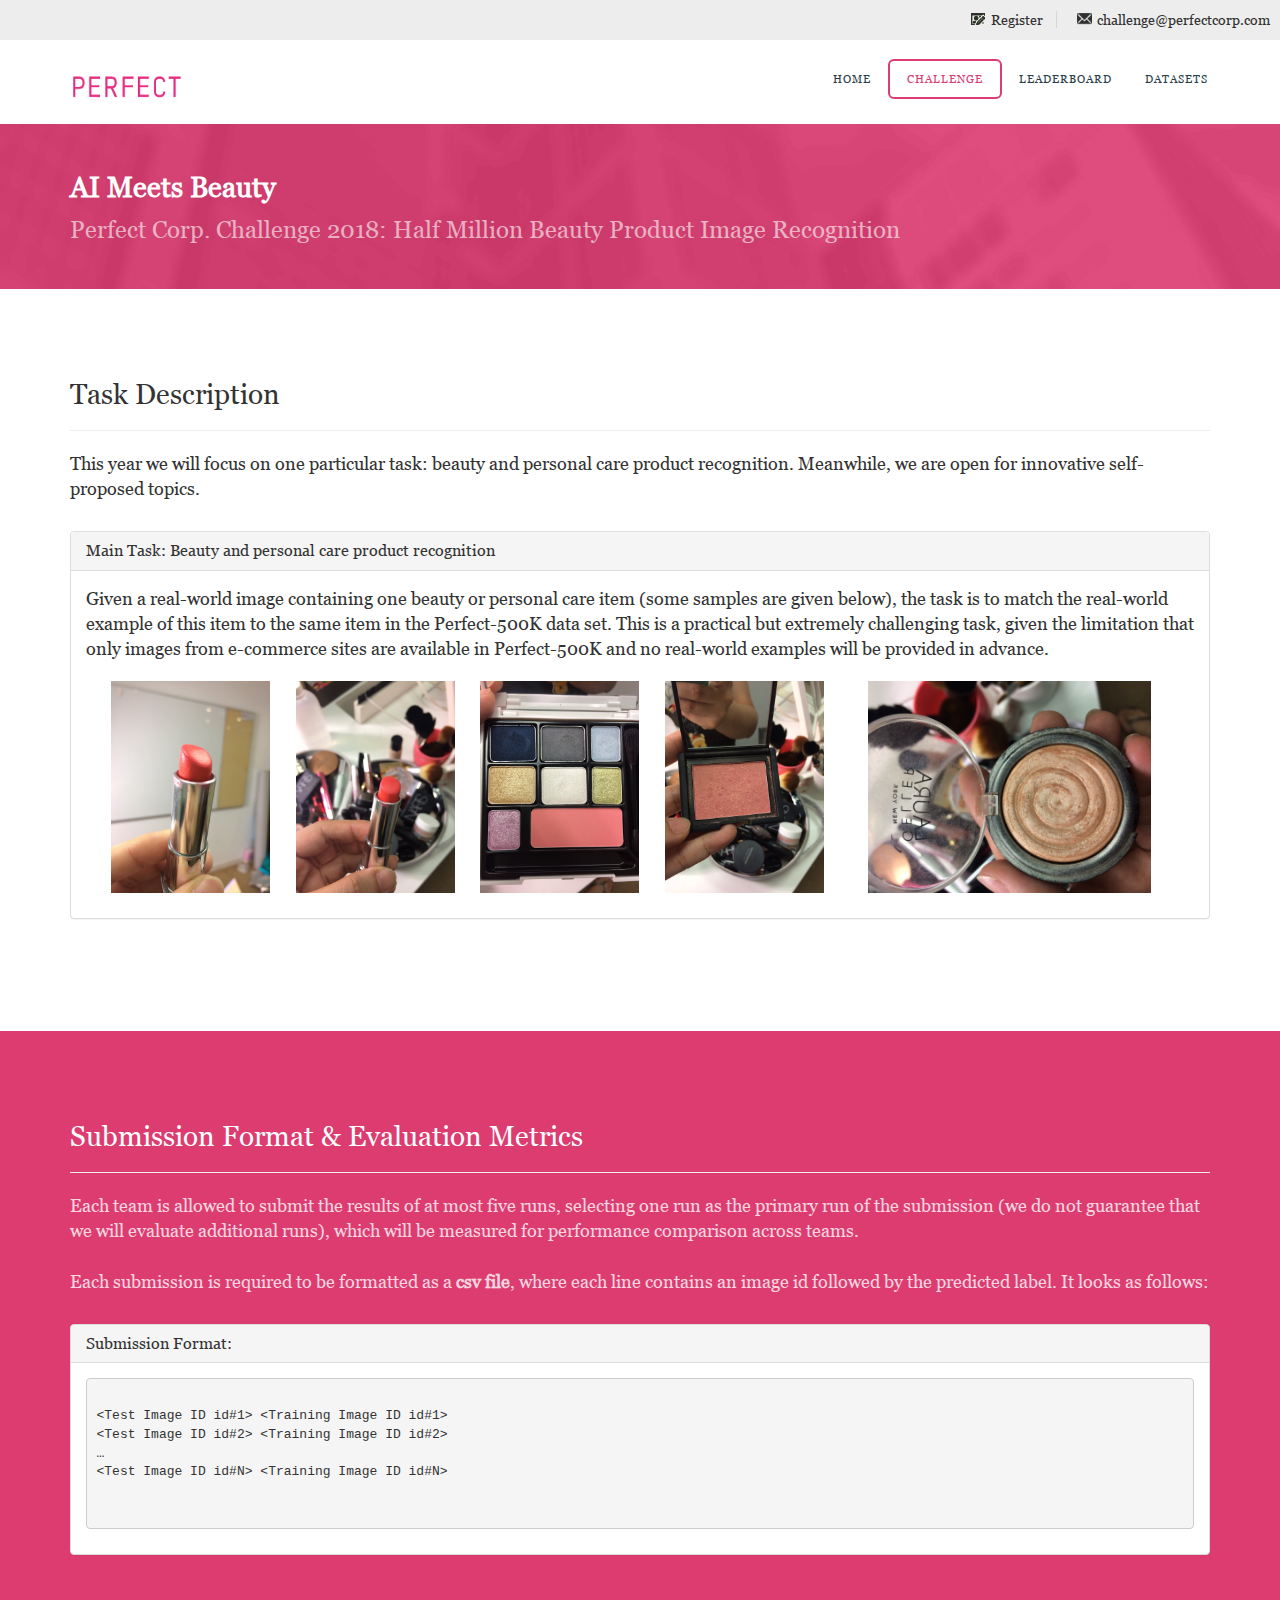
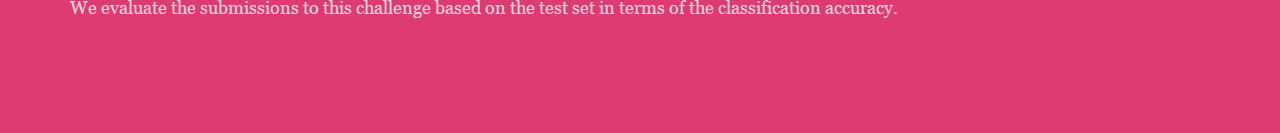
==== commit 19bfc3b8: "[What] chagne submission format." ====
--- a/challenge.html
+++ b/challenge.html
@@ -135,7 +135,7 @@
                     Each team is allowed to submit the results of at most five runs, selecting one run as the primary run of the submission (we do not guarantee that we will evaluate additional runs), which will be measured for performance comparison across teams.
                     <br />
                     <br />
-                    Each submission is required to be formatted as a <strong>text file</strong>, where each line contains an image id followed by the predicted label. It looks as follows:
+                    Each submission is required to be formatted as a <strong>csv file</strong>, where each line contains an image id followed by the predicted label. It looks as follows:
                     <!-- https://github.com/social-media-prediction/SMPMultimediaChallengeMaterials/raw/master/EvaluationJsonExample.zip -->
                 </p>
                 <br />
@@ -155,10 +155,10 @@
                             <div class="panel-body" style="text-align: left;">
                 <pre>
                   <code>
-&lt;image id#1&gt; &lt;predicted label#1&gt;
-&lt;image id#2&gt; &lt;predicted label#2&gt;
+&lt;Test Image ID id#1&gt; &lt;Training Image ID id#1&gt;
+&lt;Test Image ID id#2&gt; &lt;Training Image ID id#2&gt;
 …
-&lt;image id#N&gt; &lt;predicted label#N&gt;
+&lt;Test Image ID id#N&gt; &lt;Training Image ID id#N&gt;
                   </code>
                 </pre>
                             </div>
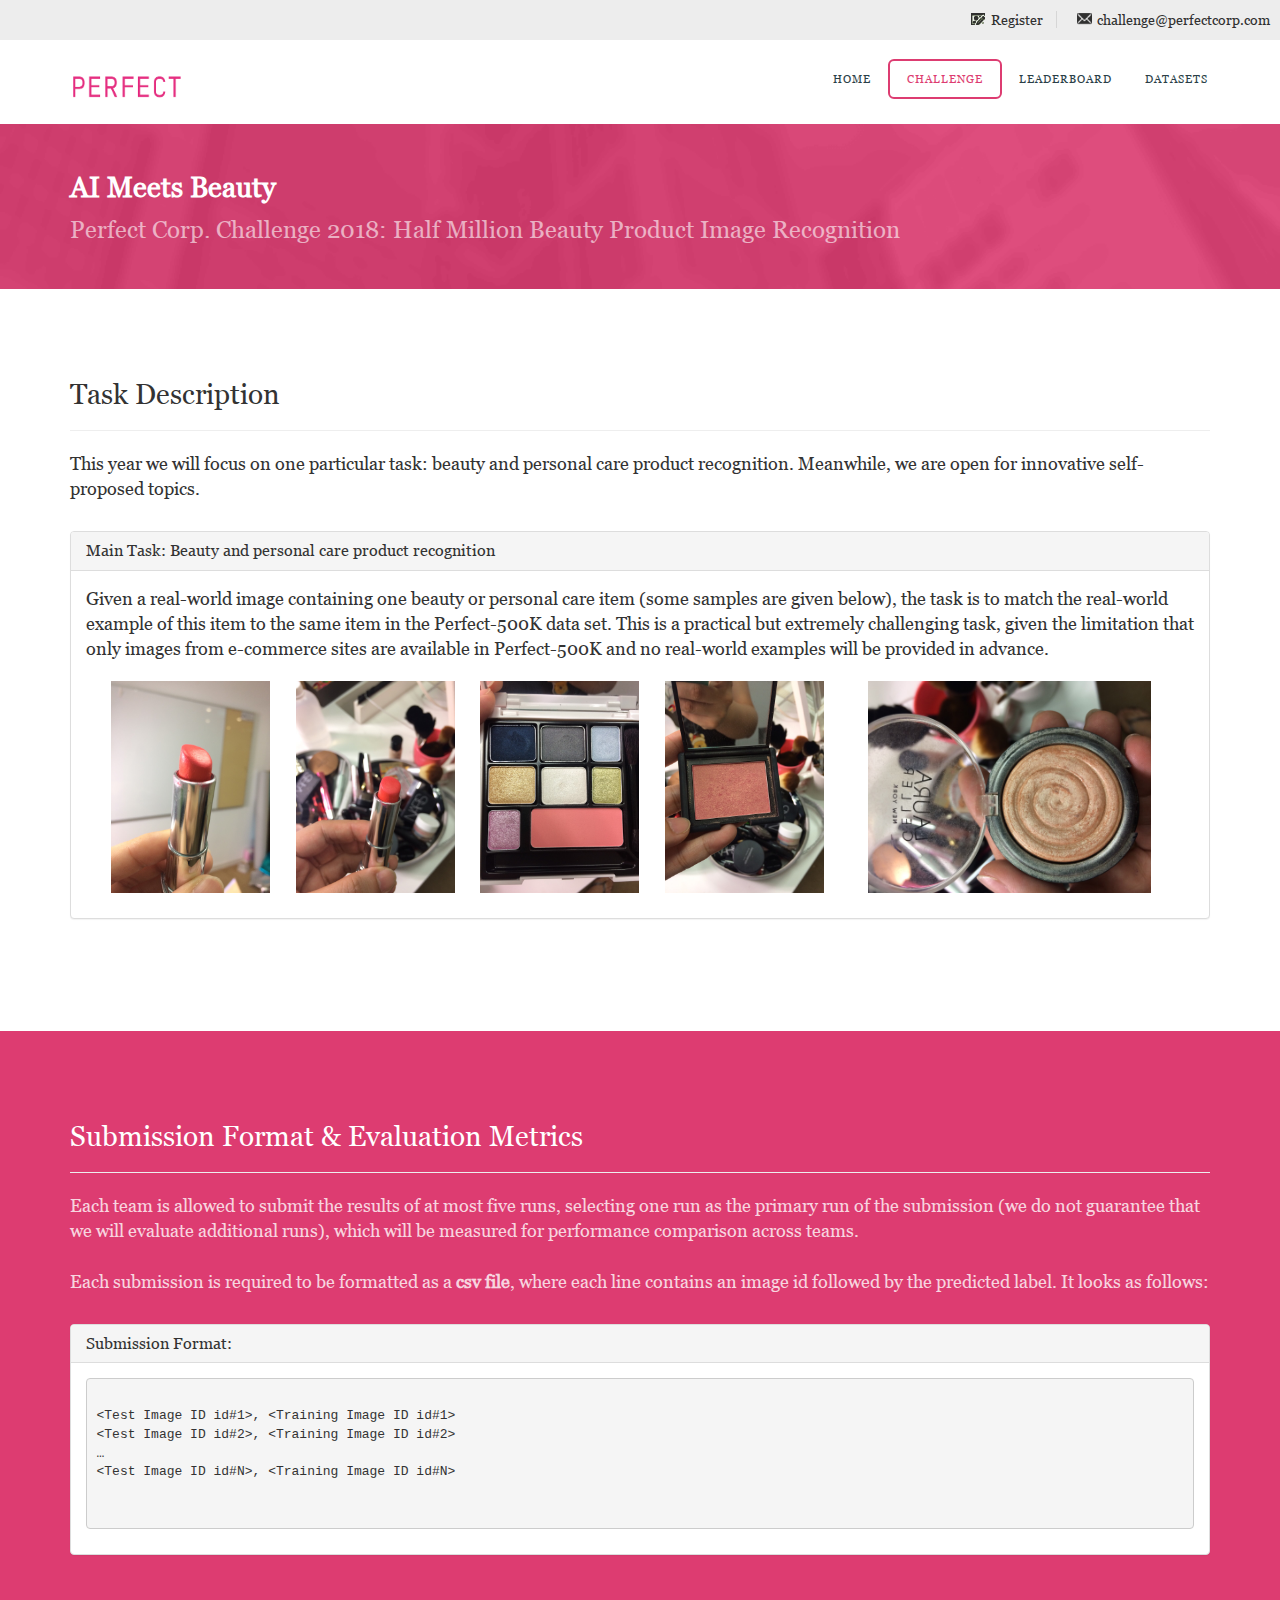
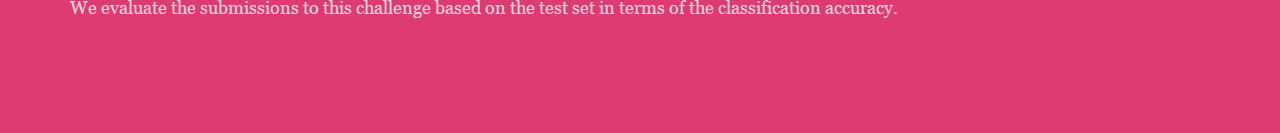
==== commit 790d3fe8: "[What] format with ," ====
--- a/challenge.html
+++ b/challenge.html
@@ -155,10 +155,10 @@
                             <div class="panel-body" style="text-align: left;">
                 <pre>
                   <code>
-&lt;Test Image ID id#1&gt; &lt;Training Image ID id#1&gt;
-&lt;Test Image ID id#2&gt; &lt;Training Image ID id#2&gt;
+&lt;Test Image ID id#1&gt;, &lt;Training Image ID id#1&gt;
+&lt;Test Image ID id#2&gt;, &lt;Training Image ID id#2&gt;
 …
-&lt;Test Image ID id#N&gt; &lt;Training Image ID id#N&gt;
+&lt;Test Image ID id#N&gt;, &lt;Training Image ID id#N&gt;
                   </code>
                 </pre>
                             </div>
